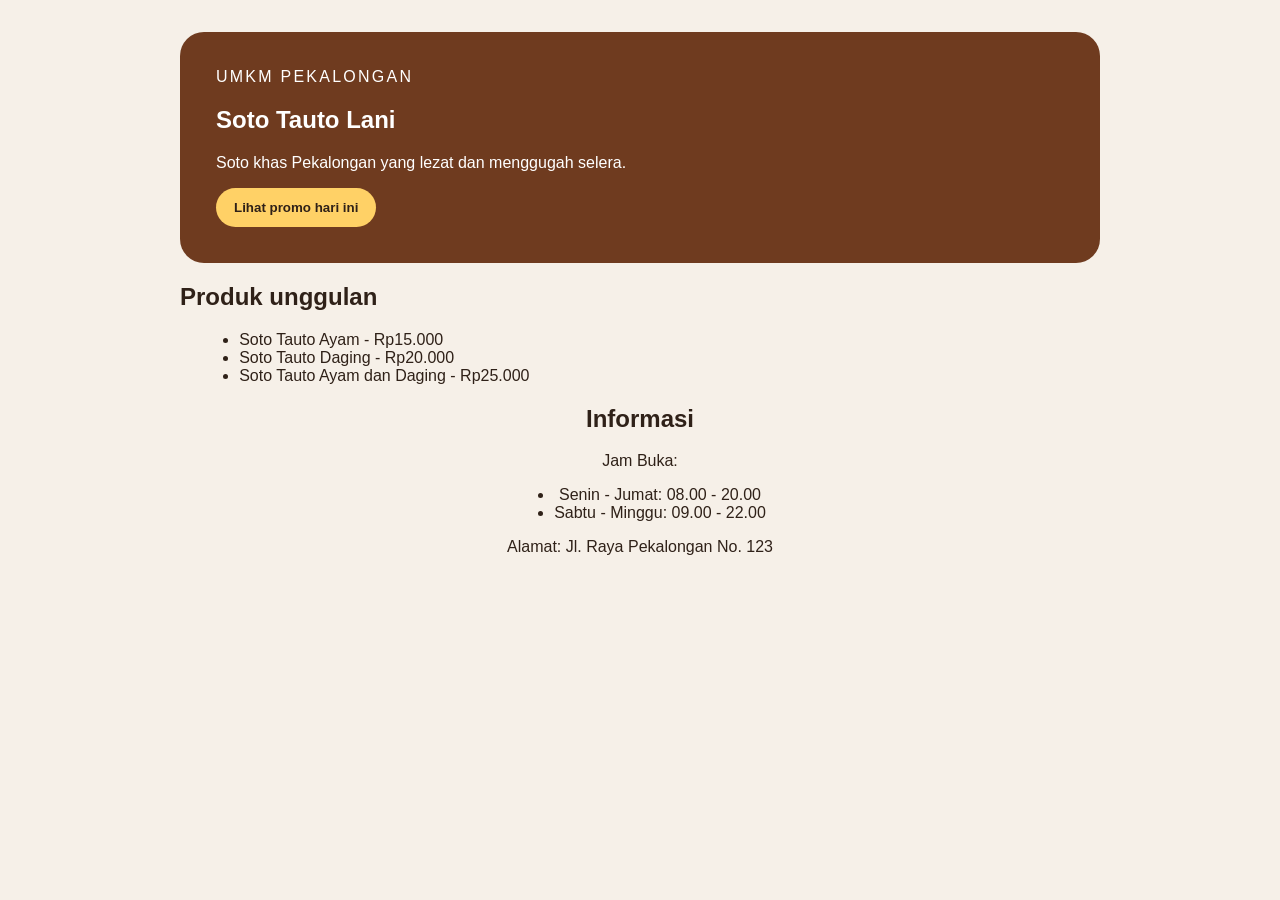
==== index.html @ eb6e713b "feat: tambah informasi jam buka dan lokasi UMKM" ====
<!DOCTYPE html>
<html lang="en">
<head>
    <meta charset="UTF-8">
    <meta name="viewport" content="width=device-width, initial-scale=1.0">
    <title>Soto Tauto Lani - Website UMKM</title>
    <link rel="stylesheet" href="css/style.css">
</head>
<body>
    <main class="page">
        <section class="hero">
            <p class="eyebrow">UMKM Pekalongan</p>
            <h1>Soto Tauto Lani</h1>
            <p>Soto khas Pekalongan yang lezat dan menggugah selera.</p>
            <button id="promoButton" type="button">Lihat promo hari ini</button>
        </section>

        <section aria-labelledby="produk-title">
            <h2 id="produk-title">Produk unggulan</h2>
            <ul class="products">
                <li>Soto Tauto Ayam - Rp15.000</li>
                <li>Soto Tauto Daging - Rp20.000</li>
                <li>Soto Tauto Ayam dan Daging - Rp25.000</li>
            </ul>
        </section>

        <section aria-labelledby="informasi-title" class="informasi">
            <h2 id="informasi-title">Informasi</h2>
            <p>Jam Buka:</p>
            <ul class="time">
                <li>Senin - Jumat: 08.00 - 20.00</li>
                <li>Sabtu - Minggu: 09.00 - 22.00</li>  
            </ul>
            <p>Alamat: Jl. Raya Pekalongan No. 123</p>
        </section>
    </main>
    <script src="js/script.js"></script>
</body>
</html>
---- css/style.css ----
body {
    margin: 0;
    color: #2f2118;
    background: #f6f0e8;
    font-family: Arial, sans-serif;
}

.page {
    max-width: 920px;
    margin: 0 auto;
    padding: 32px 20px;
}

.hero {
    padding: 36px;
    color: white;
    background: #6f3b1f;
    border-radius: 24px;
}

.eyebrow {
    margin: 0 0 8px;
    letter-spacing: 0.14em;
    text-transform: uppercase;
}

.products {
    margin-left: 1.2rem;
}

button {
    padding: 12px 18px;
    color: #2f2118;
    font-weight: 700;
    cursor: pointer;
    background: #ffd166;
    border: 0;
    border-radius: 999px;
}

.informasi {
    text-align: center;
}

.time {
    margin: 0 auto;
    width: fit-content;
}
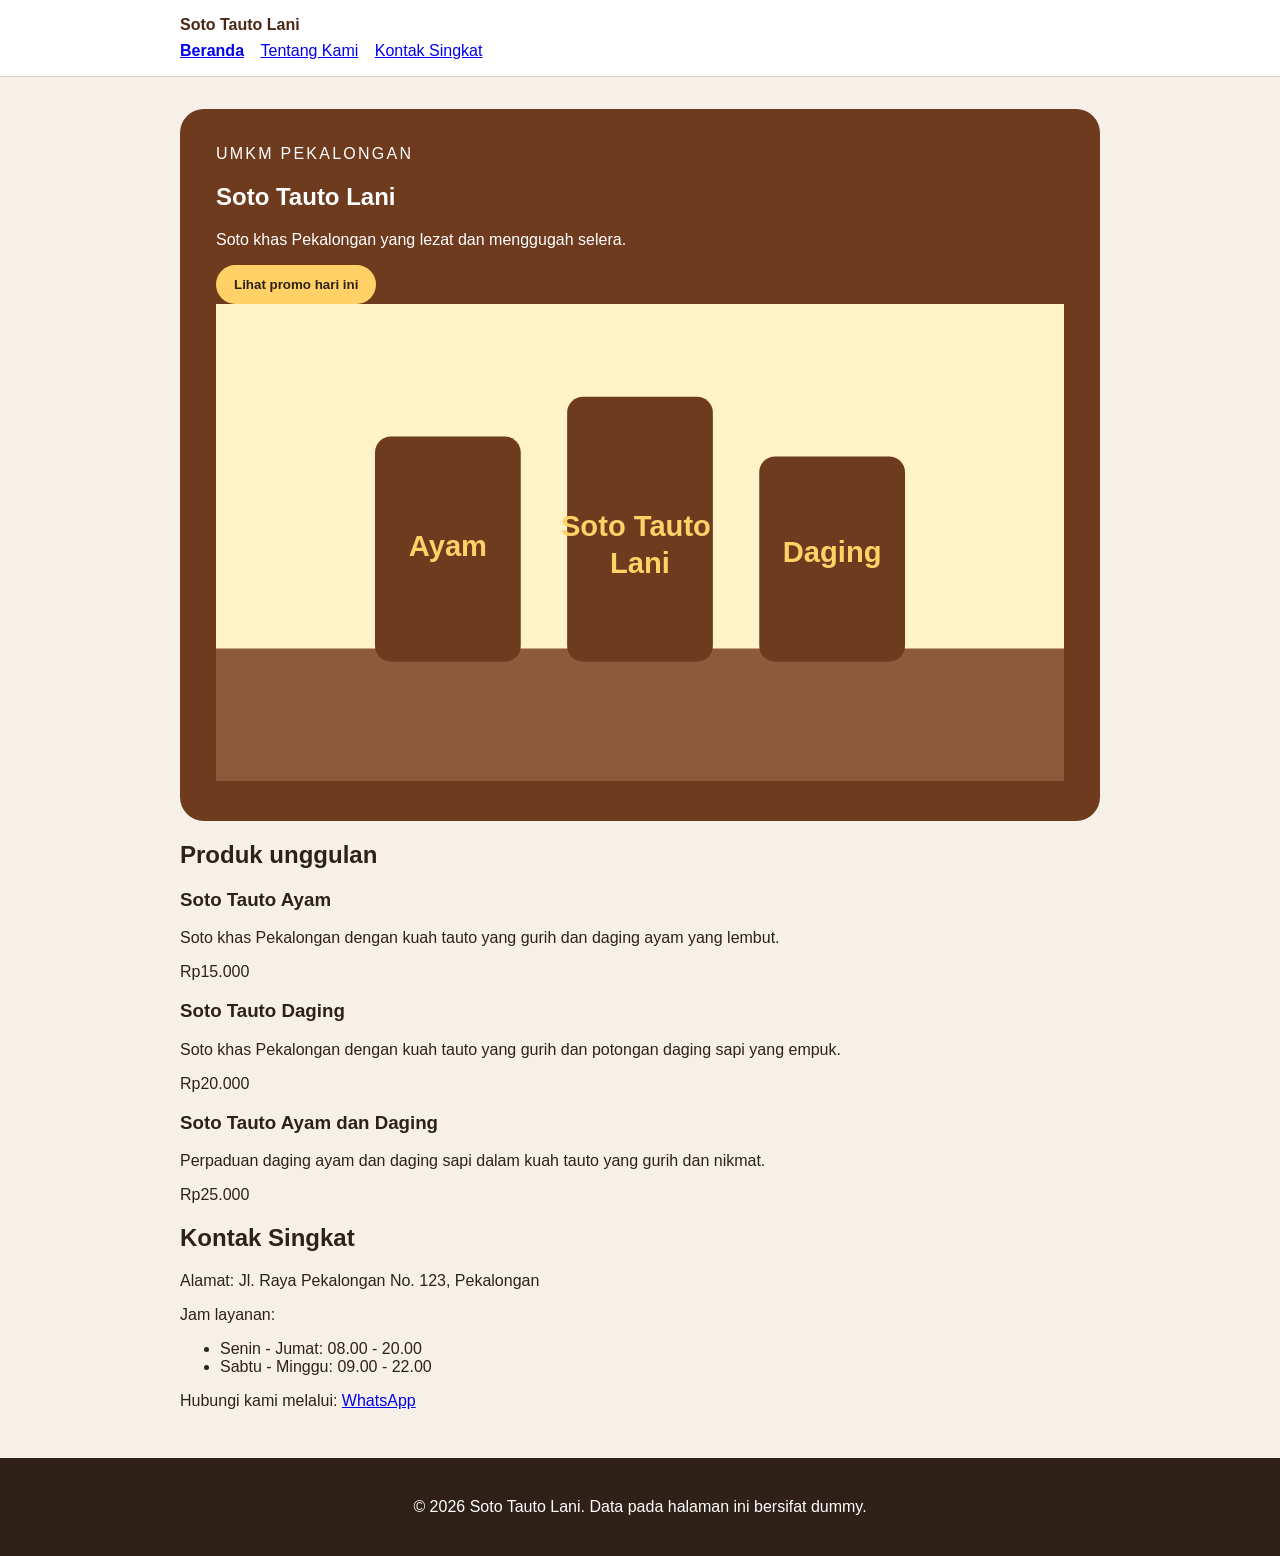
==== commit 786d646e: "feat: tambah semantic html dan navigasi dua halaman" ====
--- a/index.html
+++ b/index.html
@@ -1,5 +1,5 @@
 <!DOCTYPE html>
-<html lang="en">
+<html lang="id">
 <head>
     <meta charset="UTF-8">
     <meta name="viewport" content="width=device-width, initial-scale=1.0">
@@ -7,33 +7,66 @@
     <link rel="stylesheet" href="css/style.css">
 </head>
 <body>
-    <main class="page">
-        <section class="hero">
+
+    <a class="skip-link" href="#konten">Lewati ke konten pertama</a>
+    <header class="site-header">
+        <nav class="nav" aria-label="Navigasi utama">
+            <a class="brand" href="index.html">Soto Tauto Lani</a>
+            <ul>
+                <li><a aria-current="page" href="index.html">Beranda</a></li>
+                <li><a href="tentang.html">Tentang Kami</a></li>
+                <li><a href="#kontak">Kontak Singkat</a></li>
+            </ul>
+        </nav>
+    </header>
+
+    <main id="konten" class="page">
+        <section class="hero" aria-labelledby="hero-title">
             <p class="eyebrow">UMKM Pekalongan</p>
-            <h1>Soto Tauto Lani</h1>
+            <h1 id="hero-title">Soto Tauto Lani</h1>
             <p>Soto khas Pekalongan yang lezat dan menggugah selera.</p>
             <button id="promoButton" type="button">Lihat promo hari ini</button>
+            <img src="assets/images/etalase-soto.svg" alt="Etalase Soto Tauto Lani berisi soto khas Pekalongan" class="hero-image">
         </section>
 
         <section aria-labelledby="produk-title">
             <h2 id="produk-title">Produk unggulan</h2>
-            <ul class="products">
-                <li>Soto Tauto Ayam - Rp15.000</li>
-                <li>Soto Tauto Daging - Rp20.000</li>
-                <li>Soto Tauto Ayam dan Daging - Rp25.000</li>
-            </ul>
+            <div class="product-list">
+                <article class="product-card">
+                    <h3>Soto Tauto Ayam</h3>
+                    <p>Soto khas Pekalongan dengan kuah tauto yang gurih dan daging ayam yang lembut.</p>
+                    <p>Rp15.000</p>
+                </article>
+                <article class="product-card">
+                    <h3>Soto Tauto Daging</h3>
+                    <p>Soto khas Pekalongan dengan kuah tauto yang gurih dan potongan daging sapi yang empuk.</p>
+                    <p>Rp20.000</p>
+                </article>
+                <article class="product-card">
+                    <h3>Soto Tauto Ayam dan Daging</h3>
+                    <p>Perpaduan daging ayam dan daging sapi dalam kuah tauto yang gurih dan nikmat.</p>
+                    <p>Rp25.000</p>
+                </article>
+            </div>
         </section>
 
-        <section aria-labelledby="informasi-title" class="informasi">
-            <h2 id="informasi-title">Informasi</h2>
-            <p>Jam Buka:</p>
-            <ul class="time">
+        <section id="kontak" aria-labelledby="kontak-title" class="kontak">
+            <h2 id="kontak-title">Kontak Singkat</h2>
+            <p>Alamat: Jl. Raya Pekalongan No. 123, Pekalongan</p>
+            <p>Jam layanan:</p>
+            <ul>
                 <li>Senin - Jumat: 08.00 - 20.00</li>
-                <li>Sabtu - Minggu: 09.00 - 22.00</li>  
+                <li>Sabtu - Minggu: 09.00 - 22.00</li>
             </ul>
-            <p>Alamat: Jl. Raya Pekalongan No. 123</p>
+            <p>Hubungi kami melalui: <a href="https://wa.me/lady.fathimah?s=t" target="_blank" rel="noopener noreferrer">WhatsApp</a></p>
         </section>
     </main>
+
+    <footer class="site-footer">
+        <p>&copy; 2026 Soto Tauto Lani. Data pada halaman ini bersifat dummy.</p>
+    </footer>
+
     <script src="js/script.js"></script>
+
 </body>
 </html>
--- a/css/style.css
+++ b/css/style.css
@@ -45,4 +45,65 @@
 .time {
     margin: 0 auto;
     width: fit-content;
+}
+
+/* CSS P02 */
+.skip-link { 
+    position: absolute; 
+    left: -9999px; 
+    padding: 8px 12px; 
+    color: white; 
+    background: #2f2118; 
+}
+
+.skip-link:focus { 
+    top: 8px; 
+    left: 8px; 
+}
+
+.site-header { 
+    padding: 16px 20px; 
+    background: white; 
+    border-bottom: 1px solid #dccbbc; 
+}
+
+.nav { 
+    max-width: 920px; 
+    margin: 0 auto; 
+}
+
+.brand { 
+    display: inline-block; 
+    margin-bottom: 8px; 
+    color: #4b2715; 
+    font-weight: 800; 
+    text-decoration: none; 
+}
+
+.nav ul { 
+    padding: 0; 
+    margin: 0; 
+    list-style: none; 
+}
+
+.nav li { 
+    display: inline-block; 
+    margin-right: 12px; 
+}
+
+.nav a[aria-current="page"] { 
+    font-weight: 800; 
+}
+
+a:focus-visible,
+button:focus-visible { 
+    outline: 3px solid #2563eb; 
+    outline-offset: 3px; 
+}
+
+.site-footer { 
+    padding: 24px 20px; 
+    color: white; 
+    text-align: center; 
+    background: #2f2118; 
 }
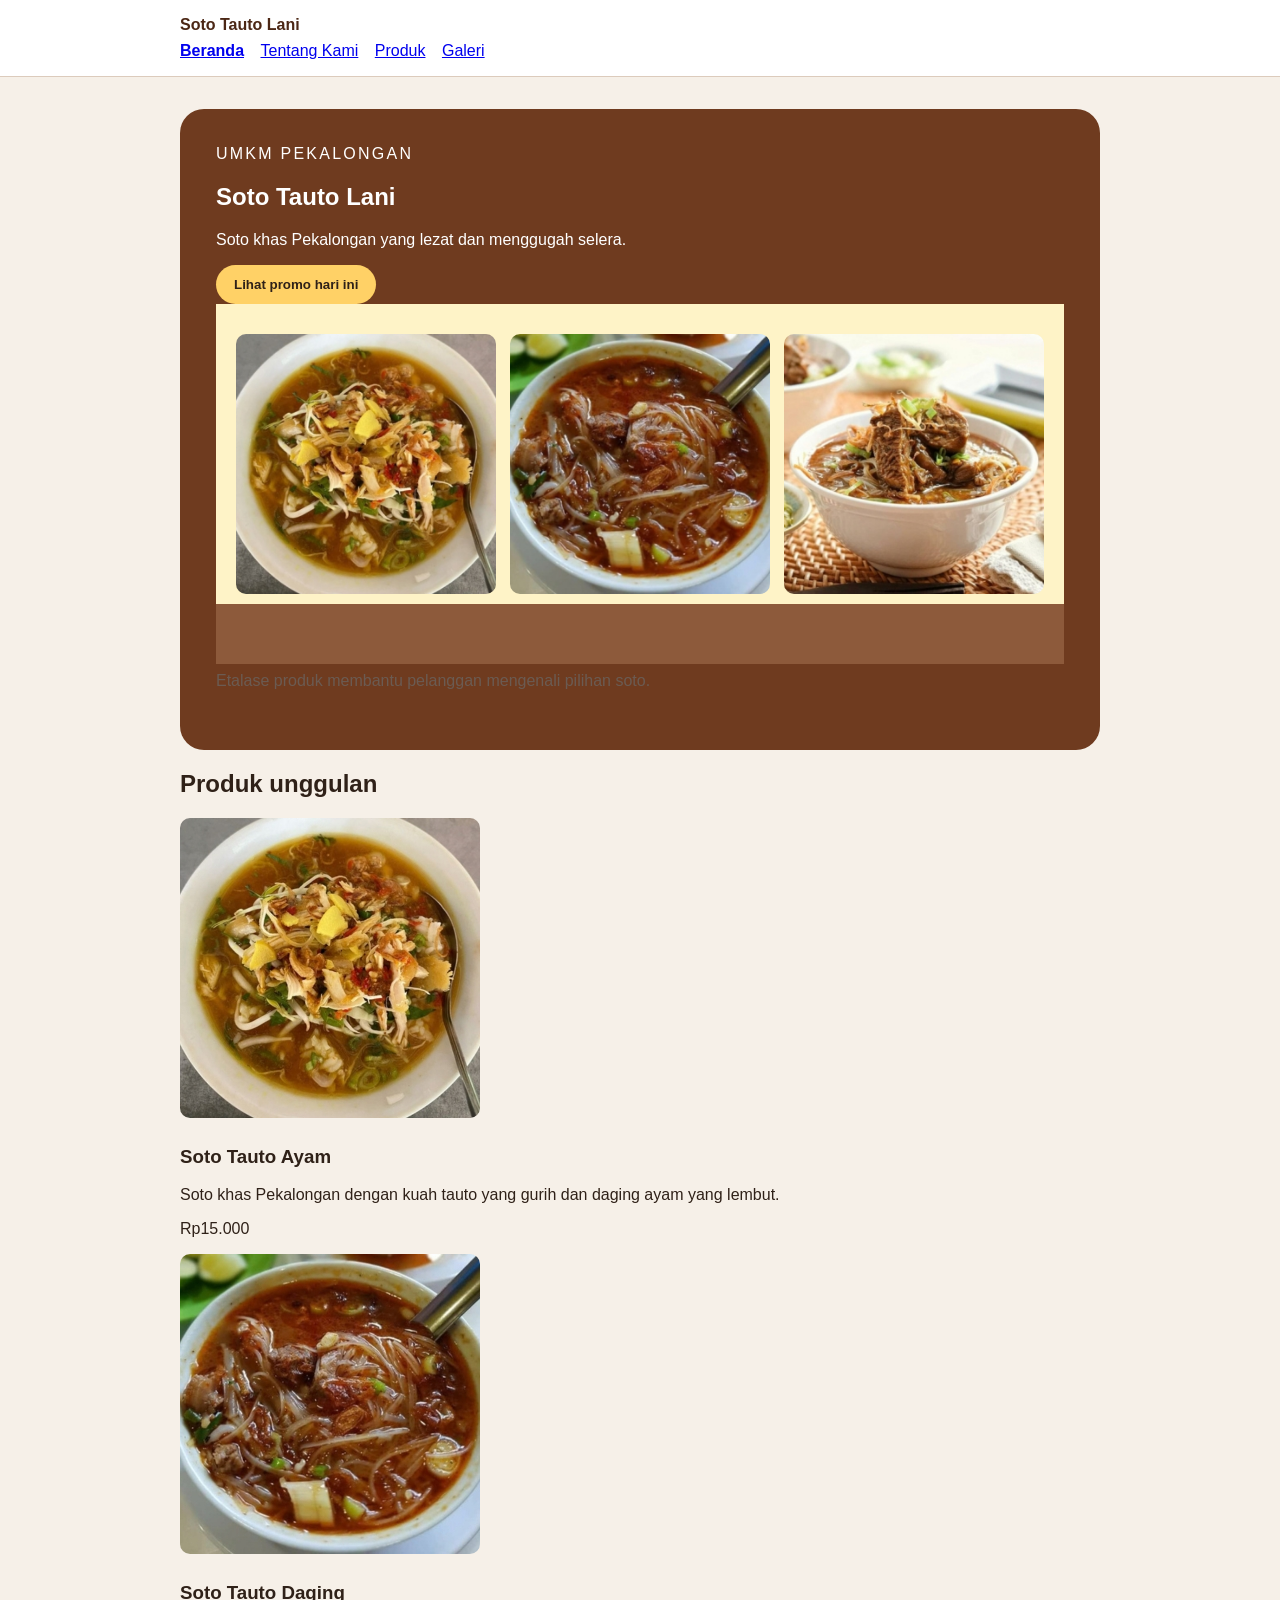
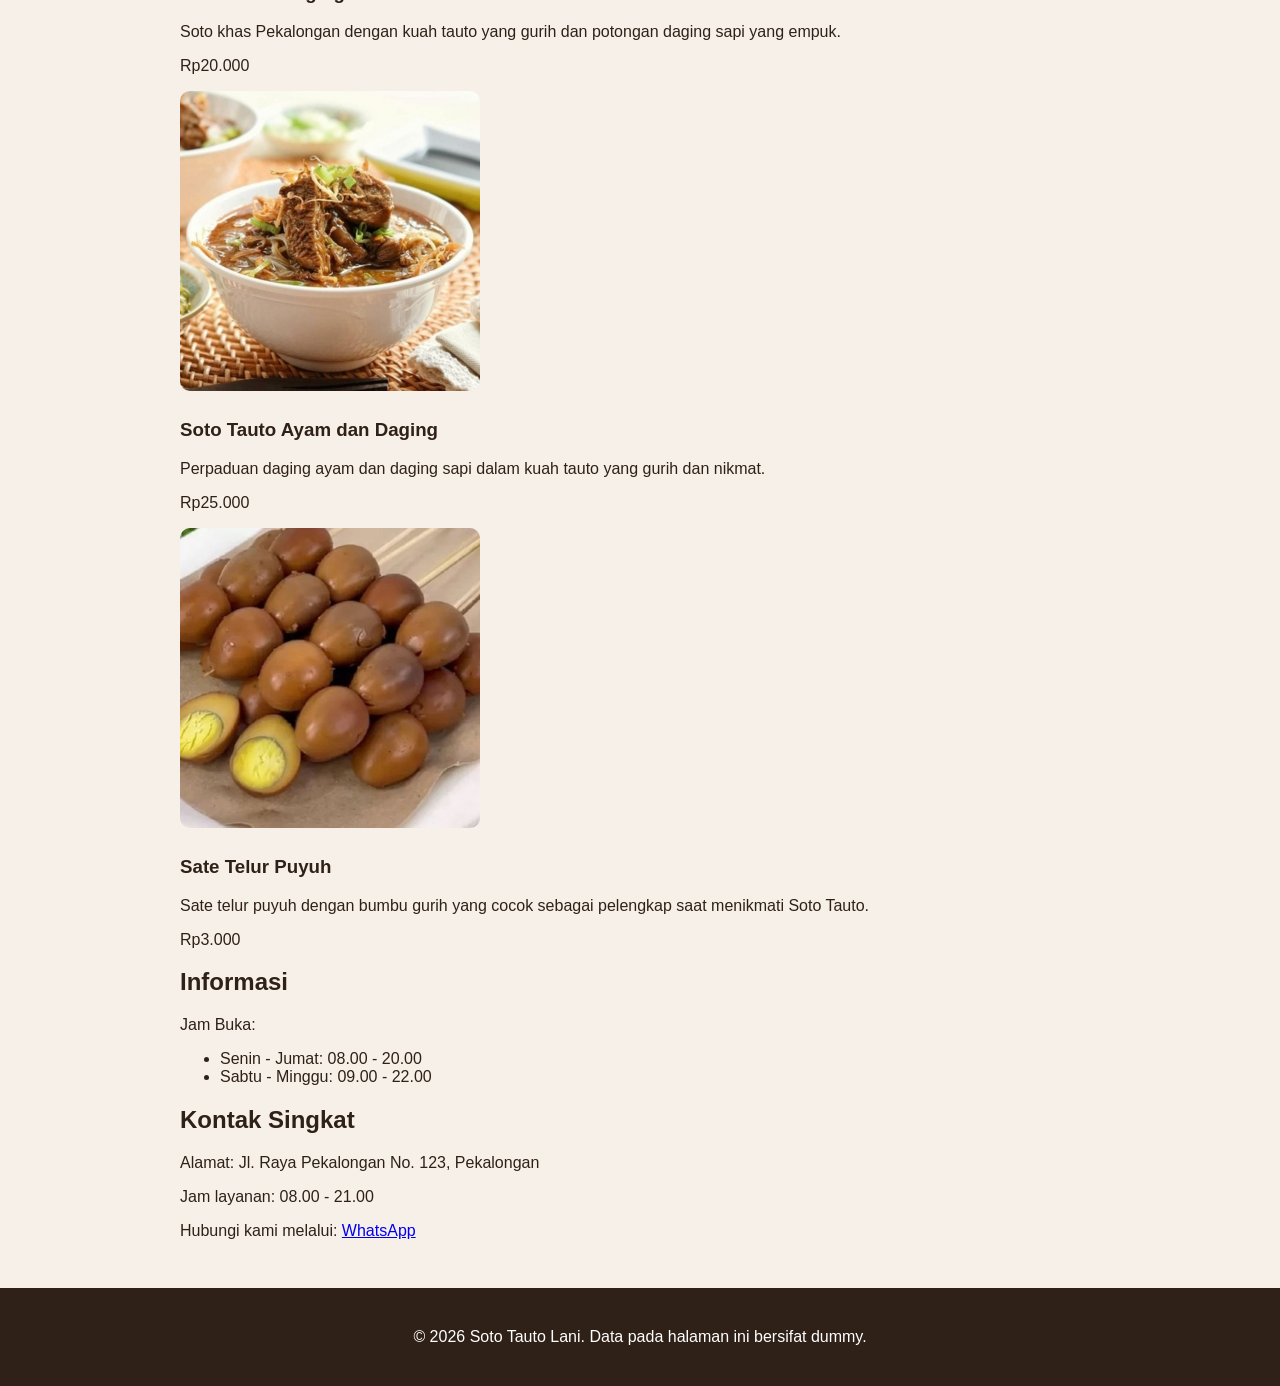
==== commit adb3feb8: "feat: tambah media dan tabel katalog" ====
--- a/index.html
+++ b/index.html
@@ -15,7 +15,8 @@
             <ul>
                 <li><a aria-current="page" href="index.html">Beranda</a></li>
                 <li><a href="tentang.html">Tentang Kami</a></li>
-                <li><a href="#kontak">Kontak Singkat</a></li>
+                <li><a href="produk.html">Produk</a></li>
+                <li><a href="galeri.html">Galeri</a></li>
             </ul>
         </nav>
     </header>
@@ -26,38 +27,71 @@
             <h1 id="hero-title">Soto Tauto Lani</h1>
             <p>Soto khas Pekalongan yang lezat dan menggugah selera.</p>
             <button id="promoButton" type="button">Lihat promo hari ini</button>
-            <img src="assets/images/etalase-soto.svg" alt="Etalase Soto Tauto Lani berisi soto khas Pekalongan" class="hero-image">
+            <div class="gallery-list">
+                <figure class="media-card">
+                    <div class="etalase-hero">
+                        <img src="assets/images/produk-1-ayam.jpg" alt="Etalase Soto Tauto Ayam">
+                        <img src="assets/images/produk-2-daging.jpg" alt="Etalase Soto Tauto Daging">
+                        <img src="assets/images/produk-3-mix.jpg" alt="Etalase Soto Tauto Ayam dan Daging">
+                    </div>
+                    <figcaption>Etalase produk membantu pelanggan mengenali pilihan soto.</figcaption>
+                </figure>
+            </div>
+
+            <!-- <img src="assets/images/etalase-soto.svg" alt="Etalase Soto Tauto Lani berisi soto khas Pekalongan" class="hero-image"> -->
         </section>
 
         <section aria-labelledby="produk-title">
             <h2 id="produk-title">Produk unggulan</h2>
             <div class="product-list">
                 <article class="product-card">
+                    <figure class="unggulan-card">
+                        <img class="produk-unggulan" src="assets/images/produk-1-ayam.jpg" alt="Soto Tauto Ayam khas Pekalongan">
+                    </figure>
                     <h3>Soto Tauto Ayam</h3>
                     <p>Soto khas Pekalongan dengan kuah tauto yang gurih dan daging ayam yang lembut.</p>
                     <p>Rp15.000</p>
                 </article>
                 <article class="product-card">
+                    <figure class="unggulan-card">
+                        <img class="produk-unggulan" src="assets/images/produk-2-daging.jpg" alt="Soto Tauto Daging khas Pekalongan">
+                    </figure>   
                     <h3>Soto Tauto Daging</h3>
                     <p>Soto khas Pekalongan dengan kuah tauto yang gurih dan potongan daging sapi yang empuk.</p>
                     <p>Rp20.000</p>
                 </article>
                 <article class="product-card">
+                    <figure class="unggulan-card">
+                        <img class="produk-unggulan" src="assets/images/produk-3-mix.jpg" alt="Soto Tauto Ayam dan Daging khas Pekalongan">
+                    </figure>
                     <h3>Soto Tauto Ayam dan Daging</h3>
                     <p>Perpaduan daging ayam dan daging sapi dalam kuah tauto yang gurih dan nikmat.</p>
                     <p>Rp25.000</p>
                 </article>
+                <article class="product-card">
+                    <figure class="unggulan-card">
+                        <img class="produk-unggulan" src="assets/images/produk-5-telur.jpg" alt="Sate Telur Puyuh">
+                    </figure>
+                    <h3>Sate Telur Puyuh</h3>
+                    <p>Sate telur puyuh dengan bumbu gurih yang cocok sebagai pelengkap saat menikmati Soto Tauto.</p>
+                    <p>Rp3.000</p>
+                </article>
             </div>
+        </section>
+
+        <section aria-labelledby="infromasi-title">
+            <h2 id="infromasi-title">Informasi</h2>
+            <p>Jam Buka:</p>
+            <ul>
+                <li>Senin - Jumat: 08.00 - 20.00</li>
+                <li>Sabtu - Minggu: 09.00 - 22.00</li>
+            </ul>
         </section>
 
         <section id="kontak" aria-labelledby="kontak-title" class="kontak">
             <h2 id="kontak-title">Kontak Singkat</h2>
             <p>Alamat: Jl. Raya Pekalongan No. 123, Pekalongan</p>
-            <p>Jam layanan:</p>
-            <ul>
-                <li>Senin - Jumat: 08.00 - 20.00</li>
-                <li>Sabtu - Minggu: 09.00 - 22.00</li>
-            </ul>
+            <p>Jam layanan: 08.00 - 21.00</p>
             <p>Hubungi kami melalui: <a href="https://wa.me/lady.fathimah?s=t" target="_blank" rel="noopener noreferrer">WhatsApp</a></p>
         </section>
     </main>
--- a/css/style.css
+++ b/css/style.css
@@ -106,4 +106,67 @@
     color: white; 
     text-align: center; 
     background: #2f2118; 
+}
+
+/* CSS P03 */
+img { 
+    max-width: 100%; 
+    height: auto; 
+}
+
+figure { 
+    margin: 0 0 24px; 
+}
+
+figcaption { 
+    margin-top: 8px; 
+    color: #6b5b52; 
+}
+
+table { width: 100%; 
+    border-collapse: collapse; 
+}
+
+caption { 
+    margin-bottom: 8px; 
+    font-weight: 700; 
+    text-align: left; 
+}
+
+th,
+td { 
+    padding: 10px; 
+    text-align: left; 
+    border: 1px solid #dccbbc; 
+}
+
+.etalase-hero {
+    width: 100%;
+    min-height: 360px;
+    text-align: center;
+    padding-top: 30px;
+    padding-bottom: 20px;
+    box-sizing: border-box;
+    background: #8d5a3b;
+    background: linear-gradient(
+        to bottom,
+        #fef3c7 0,
+        #fef3c7 300px,
+        #8d5a3b 300px,
+        #8d5a3b 360px
+    );
+}
+
+.etalase-hero img {
+    width: 260px;
+    height: 260px;
+    max-width: 90%;
+    margin: 0 5px 10px;
+    display: inline-block;
+    vertical-align: middle;
+    border-radius: 10px;
+}
+
+.produk-unggulan {
+    border-radius: 10px;
 }
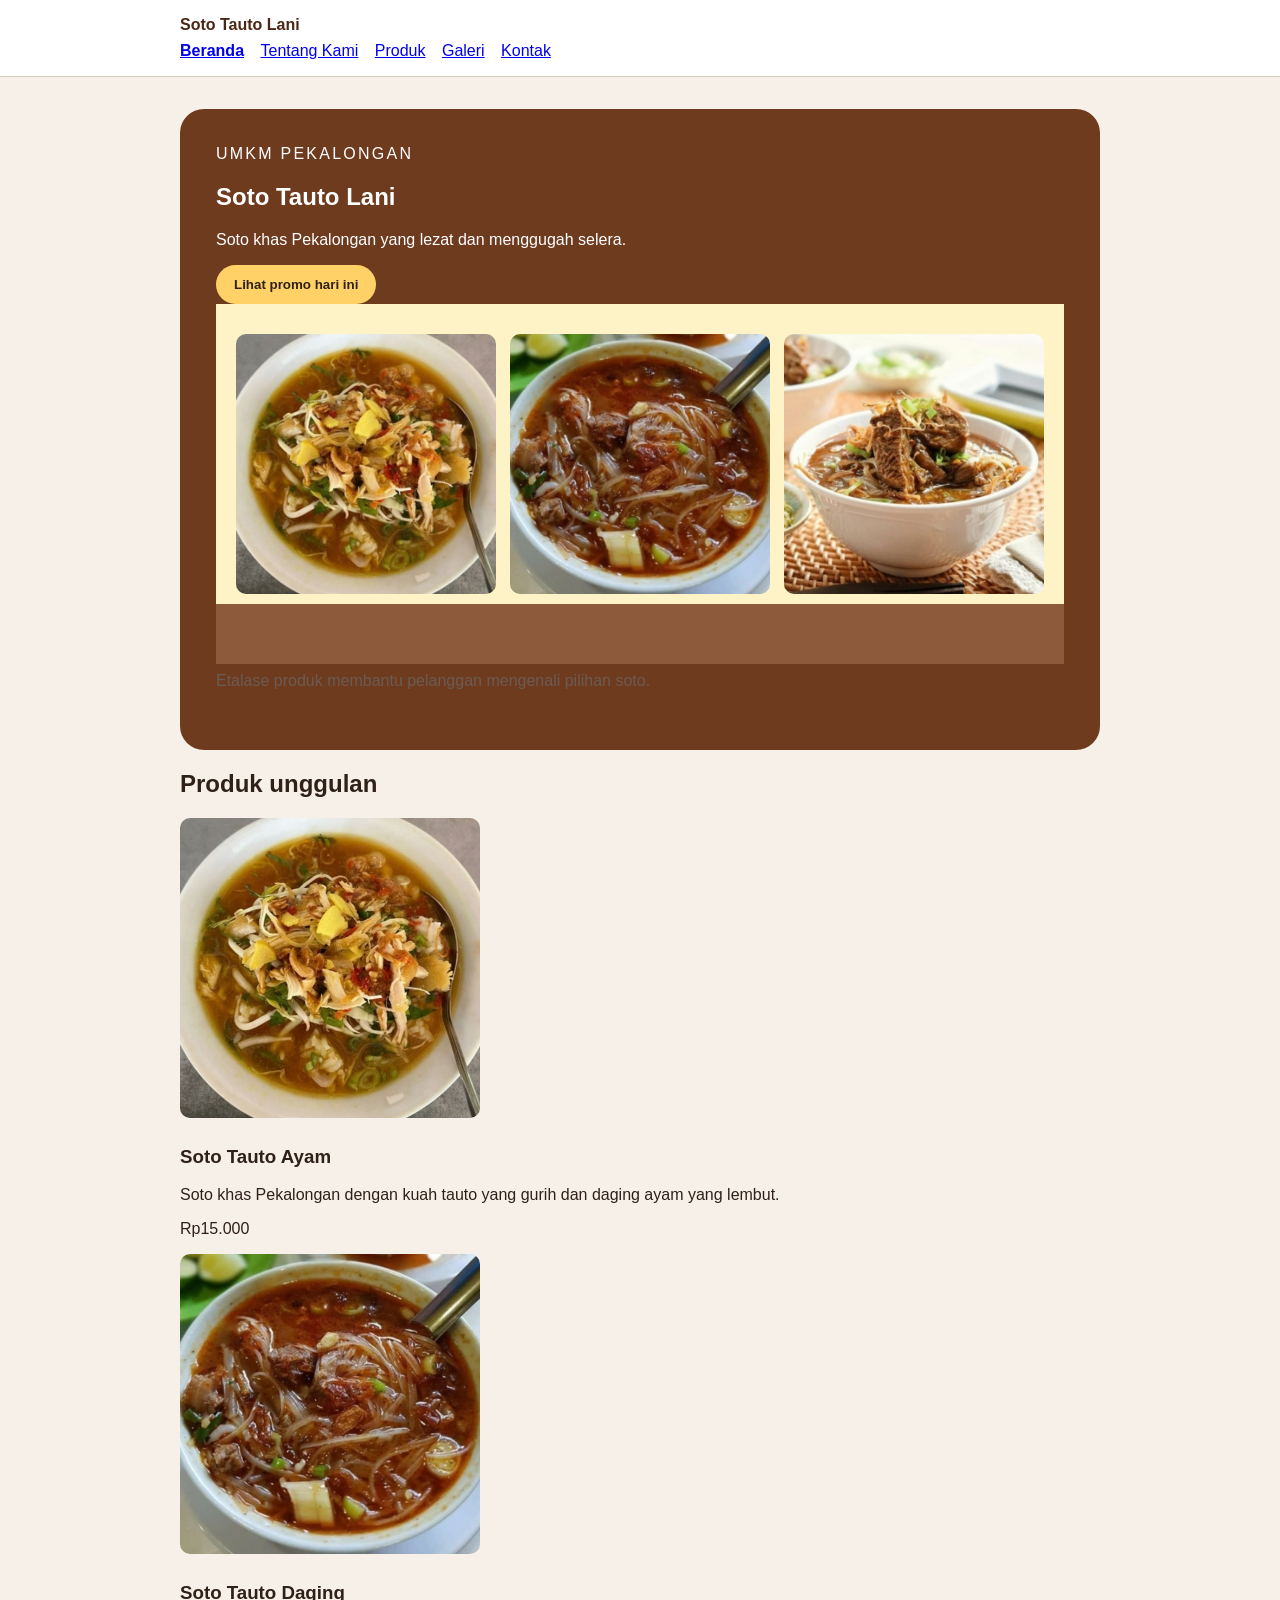
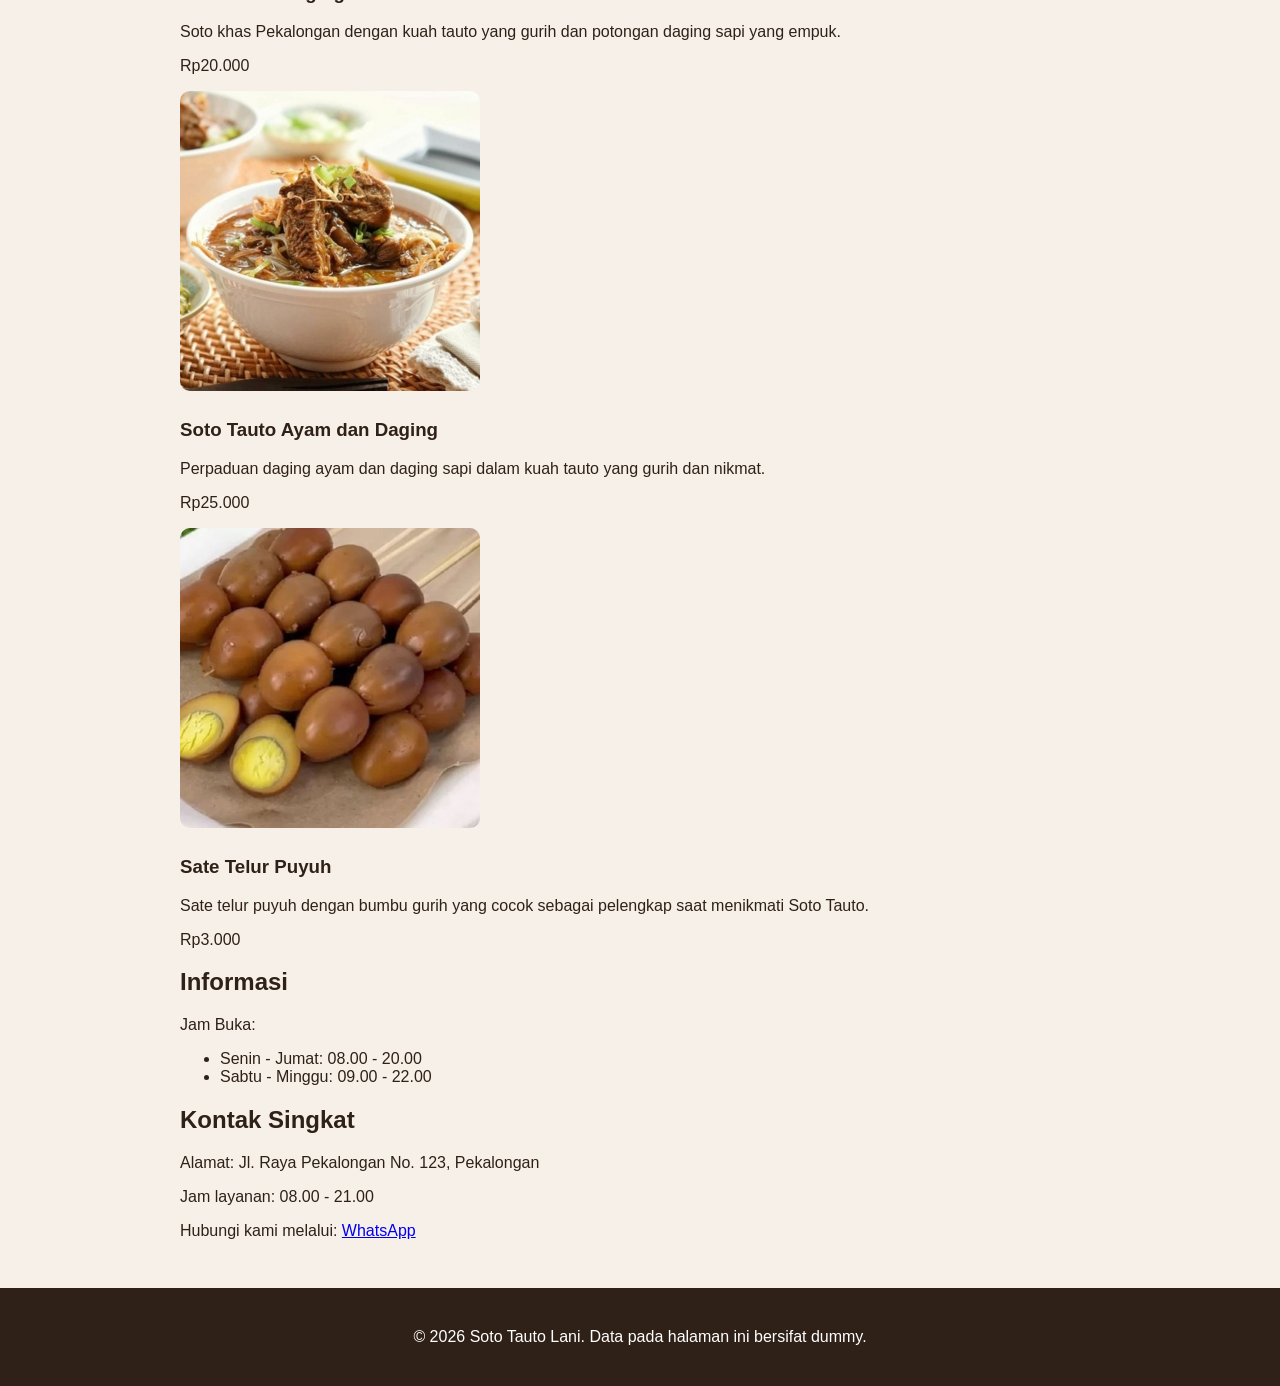
==== commit 41ff4938: "feat: tambah form kontak aksesibel dan preview" ====
--- a/index.html
+++ b/index.html
@@ -17,6 +17,7 @@
                 <li><a href="tentang.html">Tentang Kami</a></li>
                 <li><a href="produk.html">Produk</a></li>
                 <li><a href="galeri.html">Galeri</a></li>
+                <li><a href="kontak.html">Kontak</a></li>
             </ul>
         </nav>
     </header>
--- a/css/style.css
+++ b/css/style.css
@@ -169,4 +169,25 @@
 
 .produk-unggulan {
     border-radius: 10px;
+}
+
+/* CSS P04 */
+.field { 
+    margin-bottom: 16px; 
+}
+
+.field label { 
+    display: block; 
+    margin-bottom: 6px; 
+}
+
+fieldset { 
+    margin: 0 0 16px; 
+}
+
+#preview-form { 
+    padding: 16px; 
+    white-space: pre-wrap; 
+    background: white; 
+    border: 1px solid #dccbbc; 
 }
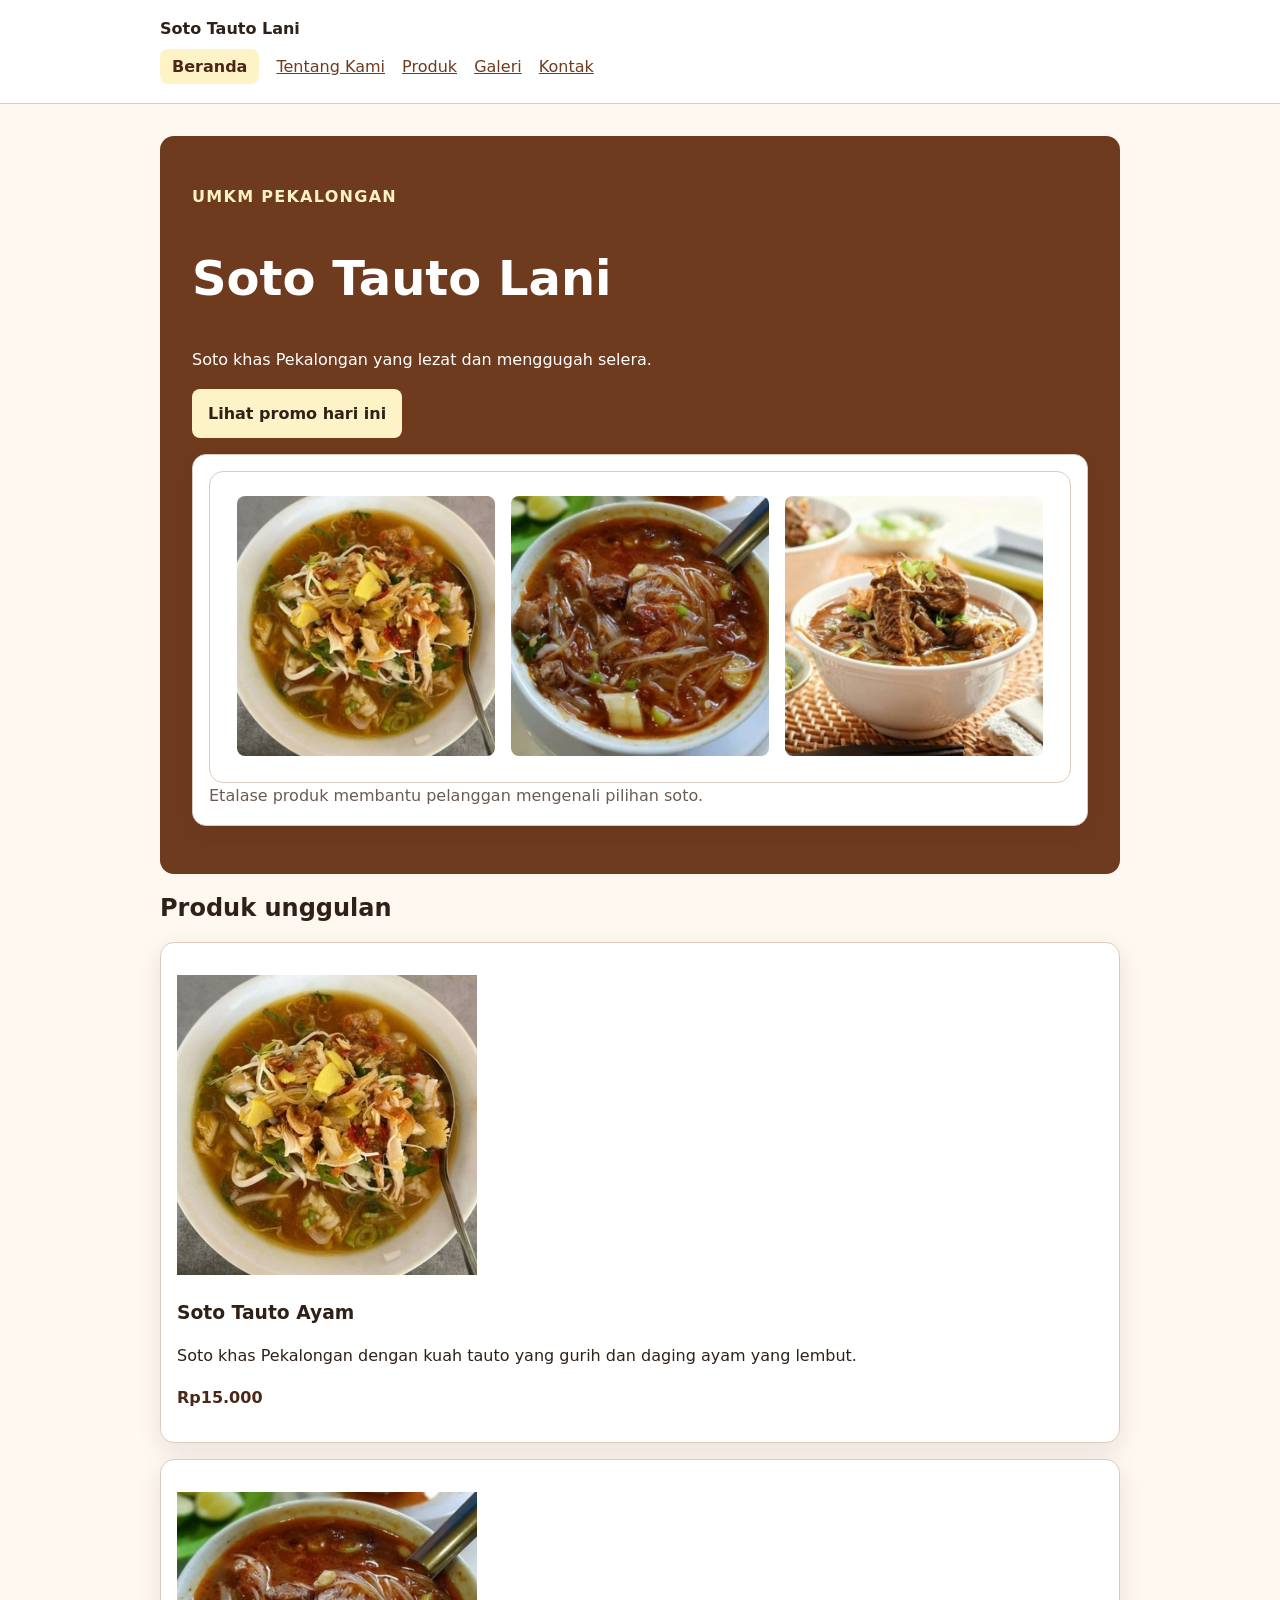
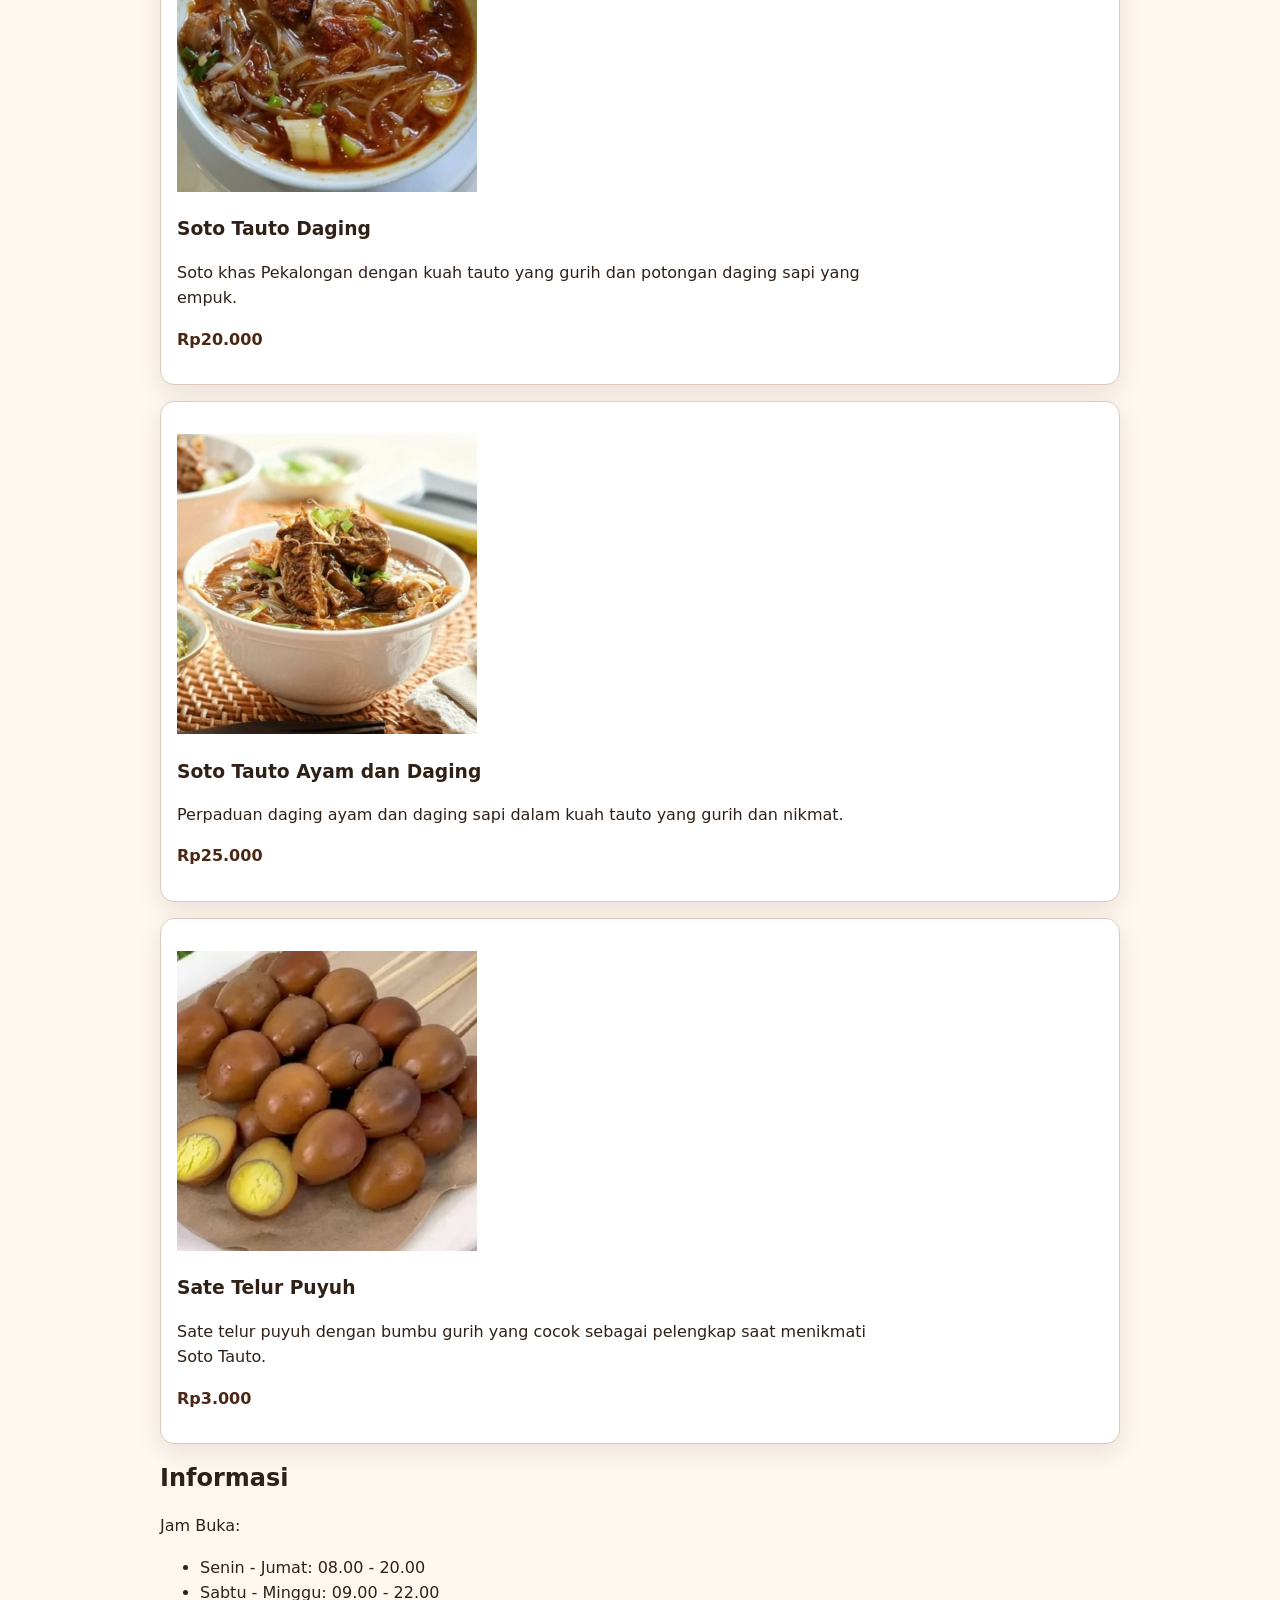
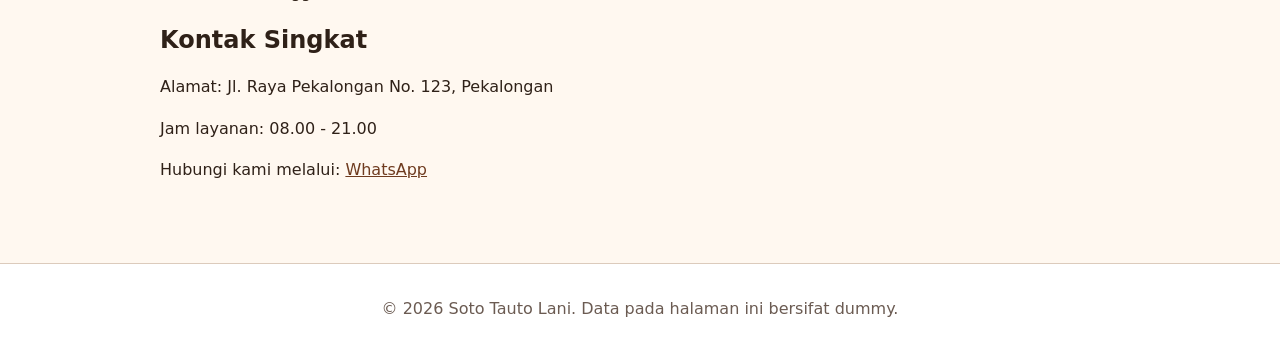
==== commit 04120cd3: "feat: bangun fondasi css dan design token" ====
--- a/index.html
+++ b/index.html
@@ -51,7 +51,7 @@
                     </figure>
                     <h3>Soto Tauto Ayam</h3>
                     <p>Soto khas Pekalongan dengan kuah tauto yang gurih dan daging ayam yang lembut.</p>
-                    <p>Rp15.000</p>
+                    <p class="price">Rp15.000</p>
                 </article>
                 <article class="product-card">
                     <figure class="unggulan-card">
@@ -59,7 +59,7 @@
                     </figure>   
                     <h3>Soto Tauto Daging</h3>
                     <p>Soto khas Pekalongan dengan kuah tauto yang gurih dan potongan daging sapi yang empuk.</p>
-                    <p>Rp20.000</p>
+                    <p class="price">Rp20.000</p>
                 </article>
                 <article class="product-card">
                     <figure class="unggulan-card">
@@ -67,7 +67,7 @@
                     </figure>
                     <h3>Soto Tauto Ayam dan Daging</h3>
                     <p>Perpaduan daging ayam dan daging sapi dalam kuah tauto yang gurih dan nikmat.</p>
-                    <p>Rp25.000</p>
+                    <p class="price">Rp25.000</p>
                 </article>
                 <article class="product-card">
                     <figure class="unggulan-card">
@@ -75,7 +75,7 @@
                     </figure>
                     <h3>Sate Telur Puyuh</h3>
                     <p>Sate telur puyuh dengan bumbu gurih yang cocok sebagai pelengkap saat menikmati Soto Tauto.</p>
-                    <p>Rp3.000</p>
+                    <p class="price">Rp3.000</p>
                 </article>
             </div>
         </section>
--- a/css/style.css
+++ b/css/style.css
@@ -1,11 +1,246 @@
+/* Before P05 
 body {
     margin: 0;
     color: #2f2118;
     background: #f6f0e8;
     font-family: Arial, sans-serif;
-}
-
-.page {
+} */
+
+/* P05 css terbaru */
+:root {
+    --color-primary: #6f3b1f;  
+    --color-primary-strong: #4b2715;
+    --color-text: #2f2118;
+    --color-muted: #6b5b52;
+    --color-surface: #ffffff;
+    --color-surface-soft: #fff8f0;
+    --color-border: #dccbbc;
+    --color-focus: #1d4ed8;
+    --color-accent: #8d5a3b;
+    --color-accent-soft: #fef3c7;
+    --space-1: 0.5rem;
+    --space-2: 0.75rem;
+    --space-3: 1rem;
+    --space-4: 1.5rem;
+    --space-5: 2rem;
+    --radius-sm: 0.5rem;
+    --radius-md: 0.875rem;
+    --shadow-card: 0 0.5rem 1.5rem rgb(47 33 24 / 0.1);
+
+  /* tugas mandiri P05 */
+    --color-success: #15803d;
+    --color-danger: #b91c1c;
+    --color-highlight: #d97706;
+    --space-6: 2.5rem;
+    --radius-lg: 1.25rem;
+}
+
+*,
+*::before,
+*::after {
+    box-sizing: border-box;
+}
+
+html { color-scheme: light; }
+
+body {
+    margin: 0;
+    color: var(--color-text);
+    background: var(--color-surface-soft);
+    font-family: system-ui, -apple-system, BlinkMacSystemFont, "Segoe UI", sans-serif;
+    font-size: 1rem;
+    line-height: 1.6;
+}
+/*  */
+
+/* Tambahkan media, link, focus, dan skip link */
+img { max-width: 100%; height: auto; }
+a { color: var(--color-primary); }
+a:hover { color: var(--color-primary-strong); }
+:focus-visible { outline: 3px solid var(--color-focus); outline-offset: 3px; }
+
+.skip-link {
+    position: absolute;
+    top: -5rem;
+    left: var(--space-3);
+    padding: var(--space-2) var(--space-3);
+    color: var(--color-surface);
+    background: var(--color-text);
+}
+.skip-link:focus { top: var(--space-3); }
+
+/* Style shell halaman dan navigasi */
+.site-header,
+.site-footer {
+  padding: var(--space-3) var(--space-4);
+  background: var(--color-surface);
+  border-bottom: 1px solid var(--color-border);
+}
+.site-footer {
+  margin-top: var(--space-5);
+  color: var(--color-muted);
+  text-align: center;
+  border-top: 1px solid var(--color-border);
+  border-bottom: 0;
+}
+.site-footer p {
+  margin-inline: auto;
+}
+.nav,
+.page { width: min(100% - 2rem, 60rem); margin-inline: auto; }
+.brand {
+    display: inline-block;
+    margin-bottom: var(--space-2);
+    color: var(--color-text);
+    font-weight: 800;
+    text-decoration: none;
+}
+.nav ul { padding: 0; margin: 0; list-style: none; }
+.nav li { display: inline-block; margin: 0 var(--space-2) var(--space-1) 0; }
+.nav a[aria-current="page"] {
+    padding: var(--space-1) var(--space-2);
+    color: var(--color-primary-strong);
+    font-weight: 700;
+    text-decoration: none;
+    background: #fef3c7;
+    border-radius: var(--radius-sm);
+}
+.page { padding-block: var(--space-5); }
+
+/* Style hero, tipografi, dan tombol */
+.hero {
+    padding: var(--space-5);
+    color: var(--color-surface);
+    background: var(--color-primary);
+    border-radius: var(--radius-md);
+}
+h1,
+h2,
+h3 { line-height: 1.2; text-wrap: balance; }
+h1 { font-size: clamp(2rem, 6vw, 3rem); }
+p,
+li { max-width: 68ch; }
+.eyebrow { color: var(--color-primary); font-weight: 800; letter-spacing: 0.08em; text-transform: uppercase; }
+.hero .eyebrow { color: #fef3c7; }
+.price { color: var(--color-primary-strong); font-weight: 800; }
+
+.button,
+button {
+    display: inline-block;
+    padding: var(--space-2) var(--space-3);
+    color: var(--color-surface);
+    font: inherit;
+    font-weight: 700;
+    text-decoration: none;
+    cursor: pointer;
+    background: var(--color-primary);
+    border: 0;
+    border-radius: var(--radius-sm);
+}
+.button:hover,
+button:hover { color: var(--color-surface); background: var(--color-primary-strong); }
+.hero button { color: var(--color-text); background: #fef3c7; }
+.hero button:hover { color: var(--color-text); background: #fde68a; }
+
+/* Style card, media, dan tabel */
+.product-card,
+.media-card,
+table,
+form {
+    margin-block: var(--space-3);
+    padding: var(--space-3);
+    background: var(--color-surface);
+    border: 1px solid var(--color-border);
+    border-radius: var(--radius-md);
+    box-shadow: var(--shadow-card);
+}
+figure { margin-inline: 0; }
+figcaption,
+caption { color: var(--color-muted); }
+table { width: 100%; border-collapse: collapse; border-radius: 0; }
+caption { margin-bottom: var(--space-2); font-weight: 700; text-align: left; }
+th,
+td { padding: var(--space-2); text-align: left; border: 1px solid var(--color-border); }
+th { background: var(--color-surface-soft); }
+
+/* Style form dan preview */
+.field { margin-bottom: var(--space-3); }
+.field label,
+legend { display: block; margin-bottom: var(--space-1); font-weight: 700; }
+.field input,
+.field select,
+.field textarea {
+    width: 100%;
+    padding: var(--space-2);
+    color: inherit;
+    font: inherit;
+    background: var(--color-surface);
+    border: 1px solid var(--color-border);
+    border-radius: var(--radius-sm);
+}
+input[type="radio"],
+input[type="checkbox"] { width: auto; }
+fieldset {
+    margin: 0 0 var(--space-3);
+    padding: var(--space-3);
+    border: 1px solid var(--color-border);
+    border-radius: var(--radius-sm);
+}
+audio { max-width: 100%; }
+#preview-form {
+    padding: var(--space-3);
+    white-space: pre-wrap;
+    background: var(--color-surface);
+    border: 1px solid var(--color-border);
+    border-radius: var(--radius-sm);
+}
+
+/*  */
+
+.etalase-hero {
+  width: 100%;
+  min-height: 310px;
+  text-align: center;
+  padding-top: var(--space-4);
+  padding-bottom: var(--space-3);
+  box-sizing: border-box;
+  font-size: 0;
+  background: var(--color-surface);
+  border: 1px solid var(--color-border);
+  border-radius: var(--radius-md);
+}
+.etalase-hero img {
+  width: 260px;
+  height: 260px;
+  max-width: 30%;
+  margin: 0 8px 10px;
+  display: inline-block;
+  vertical-align: top;
+  border-radius: var(--radius-sm);
+}
+
+/* Tugas Mandiri P05 */
+.field input:valid,
+.field textarea:valid {
+  border-color: var(--color-success);
+  border-width: 2px;
+}
+
+.field input:invalid:not(:placeholder-shown),
+.field textarea:invalid:not(:placeholder-shown) {
+  border-color: var(--color-danger);
+  border-width: 2px;
+  border-style: dashed;
+}
+
+caption {
+  border-bottom: 2px solid var(--color-highlight);
+  padding-bottom: var(--space-1);
+}
+
+/* bagian ini dihapus */
+
+/* .page {
     max-width: 920px;
     margin: 0 auto;
     padding: 32px 20px;
@@ -45,10 +280,10 @@
 .time {
     margin: 0 auto;
     width: fit-content;
-}
+} */
 
 /* CSS P02 */
-.skip-link { 
+/* .skip-link { 
     position: absolute; 
     left: -9999px; 
     padding: 8px 12px; 
@@ -106,10 +341,10 @@
     color: white; 
     text-align: center; 
     background: #2f2118; 
-}
+} */
 
 /* CSS P03 */
-img { 
+/* img { 
     max-width: 100%; 
     height: auto; 
 }
@@ -169,10 +404,10 @@
 
 .produk-unggulan {
     border-radius: 10px;
-}
+} */
 
 /* CSS P04 */
-.field { 
+/* .field { 
     margin-bottom: 16px; 
 }
 
@@ -190,4 +425,4 @@
     white-space: pre-wrap; 
     background: white; 
     border: 1px solid #dccbbc; 
-}+} */
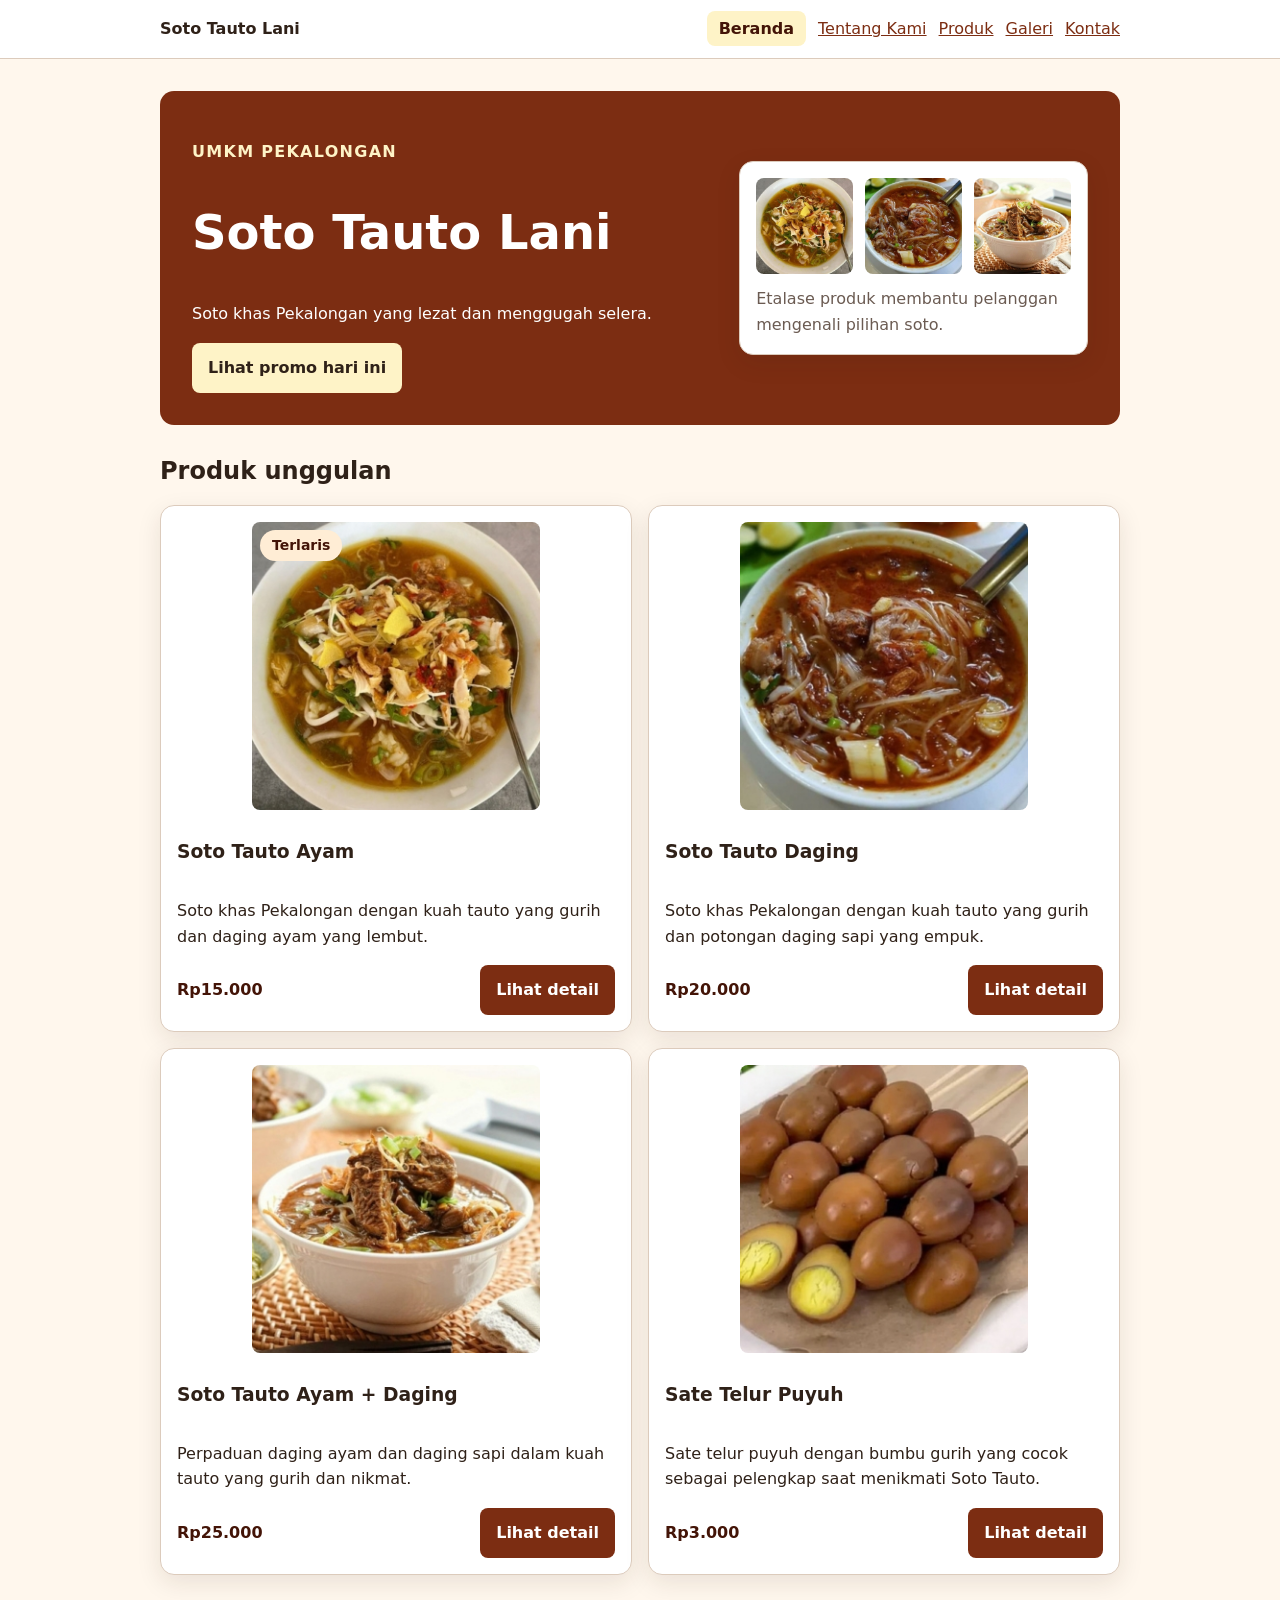
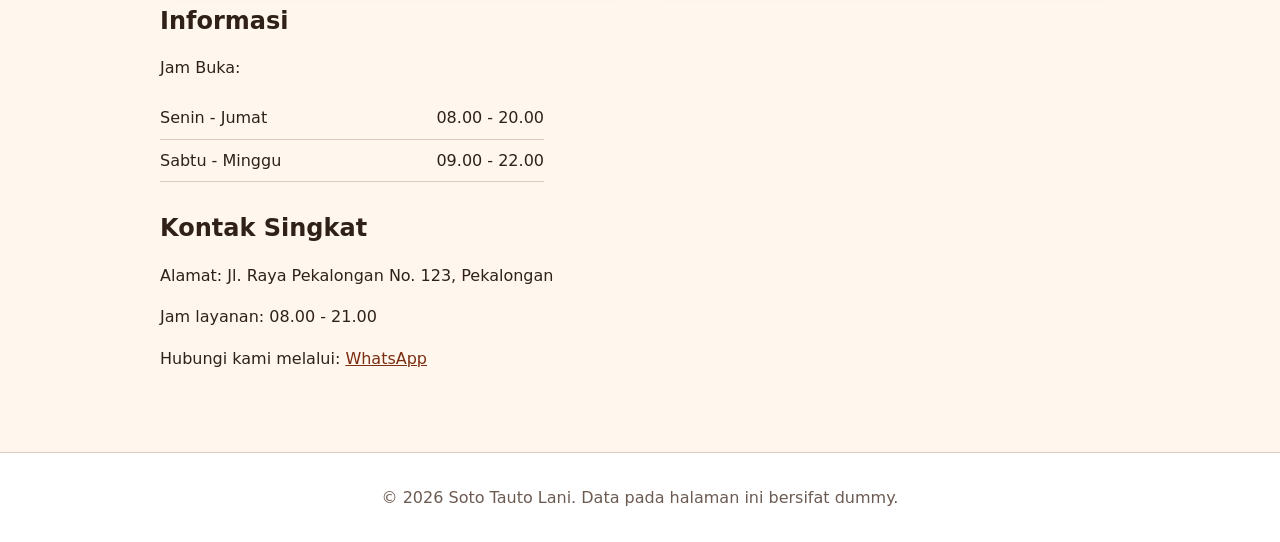
==== commit b1225e01: "feat: bangun layout flexbox dan grid" ====
--- a/index.html
+++ b/index.html
@@ -24,11 +24,13 @@
 
     <main id="konten" class="page">
         <section class="hero" aria-labelledby="hero-title">
-            <p class="eyebrow">UMKM Pekalongan</p>
-            <h1 id="hero-title">Soto Tauto Lani</h1>
-            <p>Soto khas Pekalongan yang lezat dan menggugah selera.</p>
-            <button id="promoButton" type="button">Lihat promo hari ini</button>
-            <div class="gallery-list">
+            <div class="hero-content">
+                <p class="eyebrow">UMKM Pekalongan</p>
+                <h1 id="hero-title">Soto Tauto Lani</h1>
+                <p>Soto khas Pekalongan yang lezat dan menggugah selera.</p>
+                <button id="promoButton" type="button">Lihat promo hari ini</button>
+            </div>
+            <div class="hero-image">
                 <figure class="media-card">
                     <div class="etalase-hero">
                         <img src="assets/images/produk-1-ayam.jpg" alt="Etalase Soto Tauto Ayam">
@@ -48,10 +50,14 @@
                 <article class="product-card">
                     <figure class="unggulan-card">
                         <img class="produk-unggulan" src="assets/images/produk-1-ayam.jpg" alt="Soto Tauto Ayam khas Pekalongan">
+                        <span class="photo-badge">Terlaris</span>
                     </figure>
                     <h3>Soto Tauto Ayam</h3>
                     <p>Soto khas Pekalongan dengan kuah tauto yang gurih dan daging ayam yang lembut.</p>
-                    <p class="price">Rp15.000</p>
+                    <div class="card-actions">
+                        <p class="price">Rp15.000</p>
+                        <a class="button" href="produk.html" aria-label="Lihat detail Soto Tauto Ayam">Lihat detail</a>
+                    </div>
                 </article>
                 <article class="product-card">
                     <figure class="unggulan-card">
@@ -59,15 +65,21 @@
                     </figure>   
                     <h3>Soto Tauto Daging</h3>
                     <p>Soto khas Pekalongan dengan kuah tauto yang gurih dan potongan daging sapi yang empuk.</p>
-                    <p class="price">Rp20.000</p>
+                    <div class="card-actions">
+                        <p class="price">Rp20.000</p>
+                        <a class="button" href="produk.html" aria-label="Lihat detail Soto Tauto Daging">Lihat detail</a>
+                    </div>
                 </article>
                 <article class="product-card">
                     <figure class="unggulan-card">
                         <img class="produk-unggulan" src="assets/images/produk-3-mix.jpg" alt="Soto Tauto Ayam dan Daging khas Pekalongan">
                     </figure>
-                    <h3>Soto Tauto Ayam dan Daging</h3>
+                    <h3>Soto Tauto Ayam + Daging</h3>
                     <p>Perpaduan daging ayam dan daging sapi dalam kuah tauto yang gurih dan nikmat.</p>
-                    <p class="price">Rp25.000</p>
+                    <div class="card-actions">
+                        <p class="price">Rp25.000</p>
+                        <a class="button" href="produk.html" aria-label="Lihat detail Soto Tauto Ayam + Daging">Lihat detail</a>
+                    </div> 
                 </article>
                 <article class="product-card">
                     <figure class="unggulan-card">
@@ -75,7 +87,10 @@
                     </figure>
                     <h3>Sate Telur Puyuh</h3>
                     <p>Sate telur puyuh dengan bumbu gurih yang cocok sebagai pelengkap saat menikmati Soto Tauto.</p>
-                    <p class="price">Rp3.000</p>
+                    <div class="card-actions">
+                        <p class="price">Rp3.000</p>
+                        <a class="button" href="produk.html" aria-label="Lihat detail Sate Telur Puyuh">Lihat detail</a>
+                    </div>
                 </article>
             </div>
         </section>
@@ -83,9 +98,9 @@
         <section aria-labelledby="infromasi-title">
             <h2 id="infromasi-title">Informasi</h2>
             <p>Jam Buka:</p>
-            <ul>
-                <li>Senin - Jumat: 08.00 - 20.00</li>
-                <li>Sabtu - Minggu: 09.00 - 22.00</li>
+            <ul class="jam-buka">
+                <li><span>Senin - Jumat</span> <span>08.00 - 20.00</span></li>
+                <li><span>Sabtu - Minggu</span> <span>09.00 - 22.00</span></li>
             </ul>
         </section>
 
--- a/css/style.css
+++ b/css/style.css
@@ -8,16 +8,21 @@
 
 /* P05 css terbaru */
 :root {
-    --color-primary: #6f3b1f;  
-    --color-primary-strong: #4b2715;
+    /* --color-primary: #6f3b1f;   */
+    --color-primary: #7c2d12;
+    /* --color-primary-strong: #4b2715; */
+    --color-primary-strong: #431407;
     --color-text: #2f2118;
     --color-muted: #6b5b52;
     --color-surface: #ffffff;
-    --color-surface-soft: #fff8f0;
+    /* --color-surface-soft: #fff8f0; */
+    --color-surface-soft: #fff7ed;
     --color-border: #dccbbc;
     --color-focus: #1d4ed8;
-    --color-accent: #8d5a3b;
-    --color-accent-soft: #fef3c7;
+    /* --color-accent: #8d5a3b; */
+    --color-accent: #c2410c;
+    /* --color-accent-soft: #fef3c7; */
+    --color-accent-soft: #ffedd5;
     --space-1: 0.5rem;
     --space-2: 0.75rem;
     --space-3: 1rem;
@@ -33,7 +38,13 @@
     --color-highlight: #d97706;
     --space-6: 2.5rem;
     --radius-lg: 1.25rem;
-}
+
+    /*  */
+    
+}
+
+/* tgs p06 */
+.hero :focus-visible { outline-color: var(--color-accent-soft); }
 
 *,
 *::before,
@@ -72,16 +83,16 @@
 /* Style shell halaman dan navigasi */
 .site-header,
 .site-footer {
-  padding: var(--space-3) var(--space-4);
-  background: var(--color-surface);
-  border-bottom: 1px solid var(--color-border);
+    padding: var(--space-3) var(--space-4);
+    background: var(--color-surface);
+    border-bottom: 1px solid var(--color-border);
 }
 .site-footer {
-  margin-top: var(--space-5);
-  color: var(--color-muted);
-  text-align: center;
-  border-top: 1px solid var(--color-border);
-  border-bottom: 0;
+    margin-top: var(--space-5);
+    color: var(--color-muted);
+    text-align: center;
+    border-top: 1px solid var(--color-border);
+    border-bottom: 0;
 }
 .site-footer p {
   margin-inline: auto;
@@ -198,45 +209,131 @@
 /*  */
 
 .etalase-hero {
-  width: 100%;
-  min-height: 310px;
-  text-align: center;
-  padding-top: var(--space-4);
-  padding-bottom: var(--space-3);
-  box-sizing: border-box;
-  font-size: 0;
-  background: var(--color-surface);
-  border: 1px solid var(--color-border);
-  border-radius: var(--radius-md);
+    display: grid;
+    grid-template-columns: repeat(3, minmax(0, 1fr));
+    gap: var(--space-2);
 }
 .etalase-hero img {
-  width: 260px;
-  height: 260px;
-  max-width: 30%;
-  margin: 0 8px 10px;
-  display: inline-block;
-  vertical-align: top;
-  border-radius: var(--radius-sm);
-}
+    width: 100%;
+    aspect-ratio: 1 / 1;
+    object-fit: cover;
+    border-radius: var(--radius-sm);
+}
+.media-card figcaption { margin-top: var(--space-2); }
 
 /* Tugas Mandiri P05 */
 .field input:valid,
 .field textarea:valid {
-  border-color: var(--color-success);
-  border-width: 2px;
+    border-color: var(--color-success);
+    border-width: 2px;
 }
 
 .field input:invalid:not(:placeholder-shown),
 .field textarea:invalid:not(:placeholder-shown) {
-  border-color: var(--color-danger);
-  border-width: 2px;
-  border-style: dashed;
+    border-color: var(--color-danger);
+    border-width: 2px;
+    border-style: dashed;
 }
 
 caption {
-  border-bottom: 2px solid var(--color-highlight);
-  padding-bottom: var(--space-1);
-}
+    border-bottom: 2px solid var(--color-highlight);
+    padding-bottom: var(--space-1);
+}
+
+/* P06 Terapkan Flexbox */
+.nav {
+    display: flex;
+    gap: var(--space-3);
+    align-items: center;
+    justify-content: space-between;
+}
+.brand { margin-bottom: 0; }
+.nav ul { display: flex; gap: var(--space-2); flex-wrap: wrap; }
+.nav li { margin: 0; }
+
+.product-card { display: flex; flex-direction: column; }
+.product-badge {
+    align-self: flex-start;
+    padding: 0.25rem var(--space-2);
+    color: var(--color-primary-strong);
+    font-size: 0.875rem;
+    font-weight: 800;
+    background: #fef3c7;
+    border-radius: 999px;
+}
+.card-actions {
+    display: flex;
+    gap: var(--space-2);
+    align-items: center;
+    flex-wrap: wrap;
+    margin-top: auto;
+}
+
+/* P06 Terapkan Grid */
+.hero {
+    display: grid;
+    grid-template-columns: 1.2fr 0.8fr;
+    gap: var(--space-4);
+    align-items: center;
+}
+.hero-image { width: 100%; border-radius: var(--radius-md); }
+
+.product-grid,
+.gallery-grid {
+    display: grid;
+    grid-template-columns: repeat(3, minmax(0, 1fr));
+    gap: var(--space-3);
+}
+.gallery-grid { grid-template-columns: repeat(2, minmax(0, 1fr)); }
+
+/* P06 Tugas Mandiri - Beranda */
+.product-list {
+    display: grid;
+    grid-template-columns: repeat(2, minmax(0, 1fr));
+    gap: var(--space-3);
+}
+.product-list .product-card { margin-block: 0; }
+
+.unggulan-card {
+    position: relative;
+    width: 100%;
+    max-width: 18rem;
+    margin: 0 auto var(--space-2);
+}
+.produk-unggulan {
+    display: block;
+    width: 100%;
+    aspect-ratio: 1 / 1;
+    object-fit: cover;
+    border-radius: var(--radius-sm);
+}
+.photo-badge {
+    position: absolute;
+    top: var(--space-1);
+    left: var(--space-1);
+    padding: 0.25rem var(--space-2);
+    color: var(--color-primary-strong);
+    font-size: 0.875rem;
+    font-weight: 800;
+    background: var(--color-accent-soft);
+    border-radius: 999px;
+}
+
+.product-list .card-actions { justify-content: space-between; }
+.card-actions .price { margin: 0; }
+
+.jam-buka { max-width: 24rem; padding: 0; list-style: none; }
+.jam-buka li {
+    display: flex;
+    justify-content: space-between;
+    gap: var(--space-3);
+    padding-block: var(--space-1);
+    border-bottom: 1px solid var(--color-border);
+}
+
+.page > section + section { margin-top: var(--space-5); }
+
+.product-grid .product-card { margin-block: 0; }
 
 /* bagian ini dihapus */
 
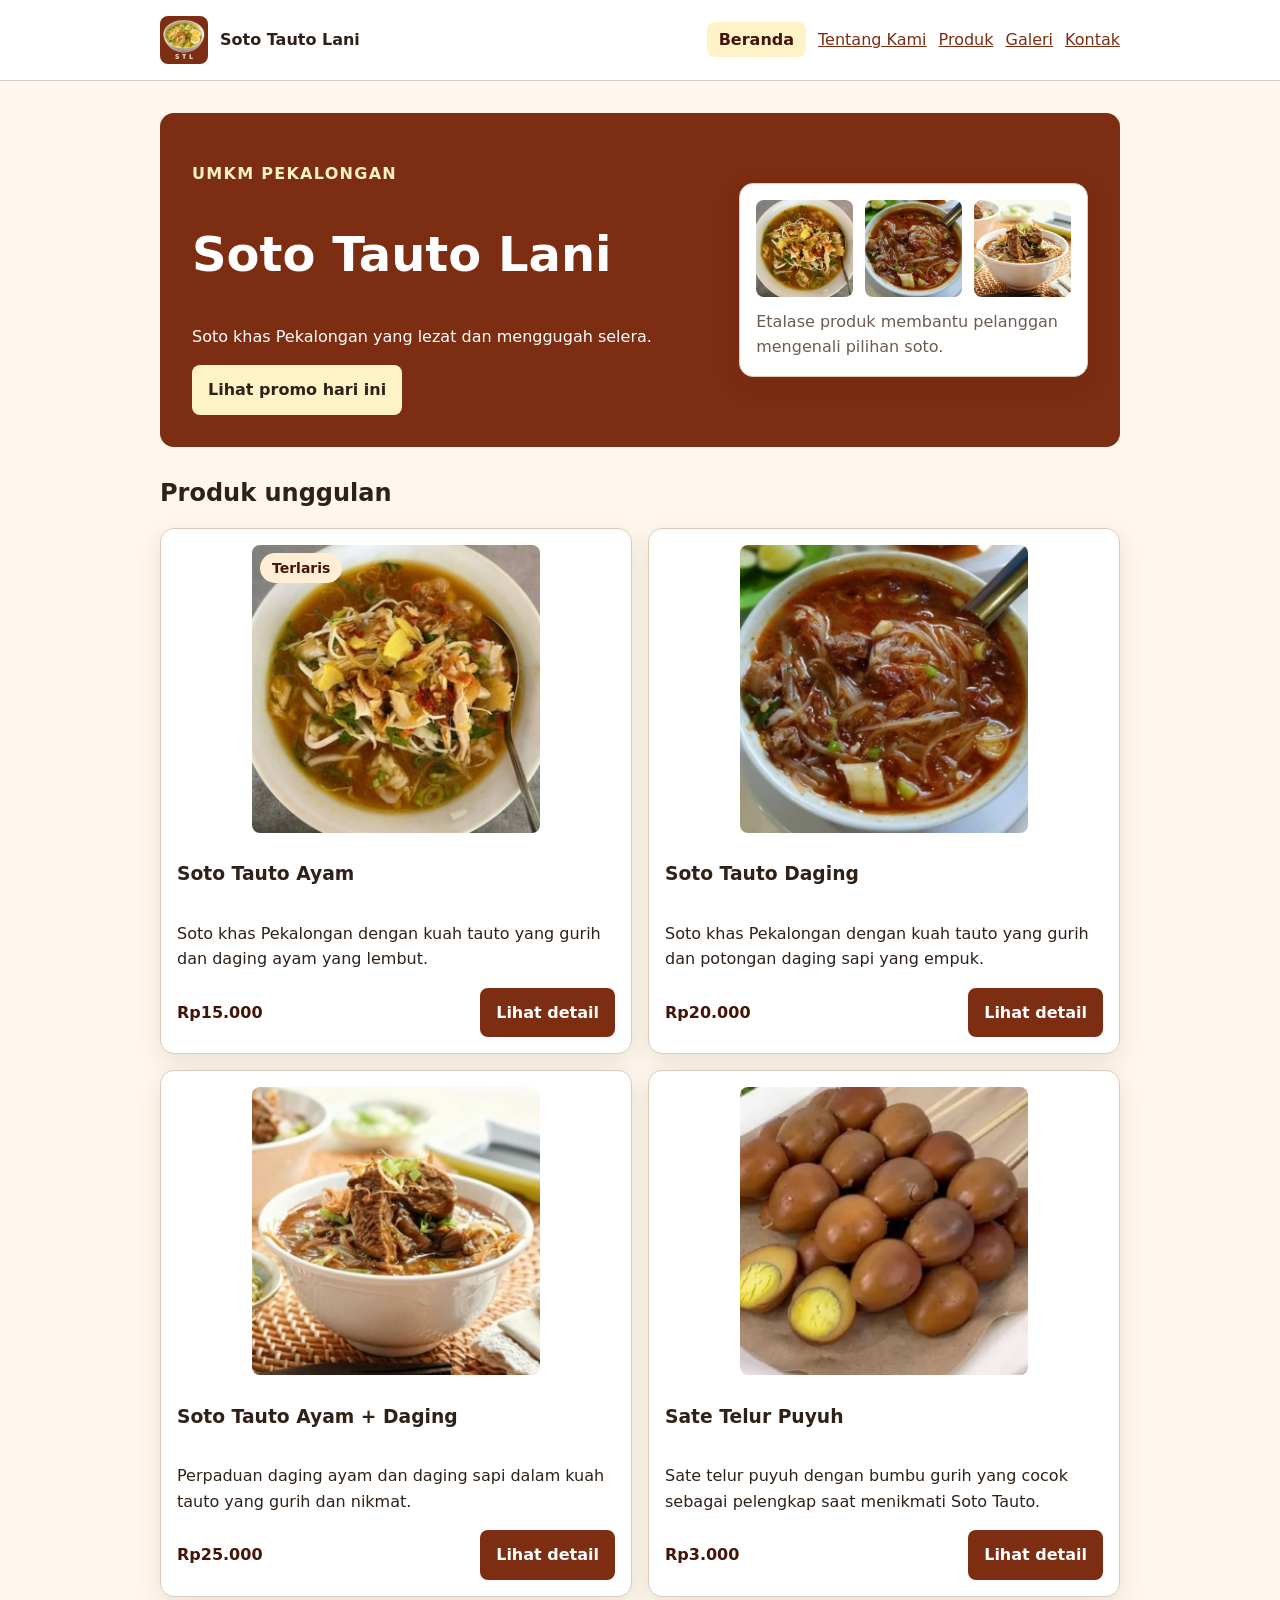
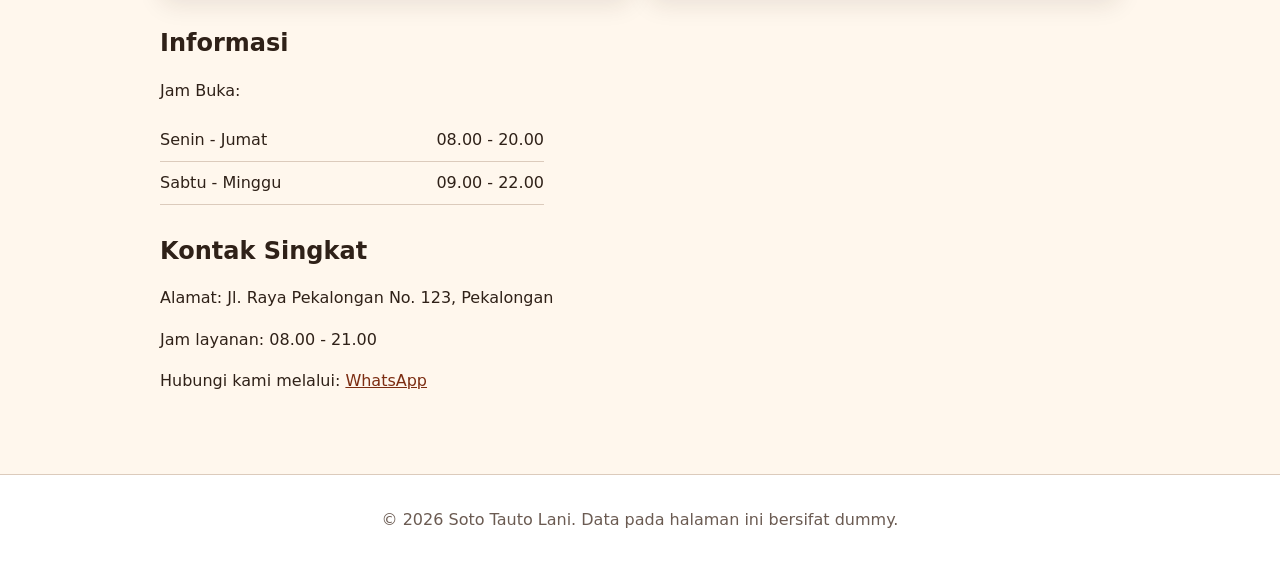
==== commit 99f1af72: "feat: tambahkan data produk dengan javascript" ====
--- a/index.html
+++ b/index.html
@@ -5,13 +5,19 @@
     <meta name="viewport" content="width=device-width, initial-scale=1.0">
     <title>Soto Tauto Lani - Website UMKM</title>
     <link rel="stylesheet" href="css/style.css">
+    <!-- hubungkan app.js -->
+    <script src="js/app.js" defer></script>
 </head>
 <body>
 
     <a class="skip-link" href="#konten">Lewati ke konten pertama</a>
     <header class="site-header">
         <nav class="nav" aria-label="Navigasi utama">
-            <a class="brand" href="index.html">Soto Tauto Lani</a>
+            <a class="brand" href="index.html">
+                <img src="assets/images/logo.jpg" width="40" height="40" alt="Logo Soto Tauto Lani" class="logo">
+                Soto Tauto Lani</a>
+            <input class="nav-toggle" type="checkbox" id="menu-toggle" aria-label="Buka atau tutup menu">
+            <label class="nav-button" for="menu-toggle">☰</label>
             <ul>
                 <li><a aria-current="page" href="index.html">Beranda</a></li>
                 <li><a href="tentang.html">Tentang Kami</a></li>
@@ -33,9 +39,9 @@
             <div class="hero-image">
                 <figure class="media-card">
                     <div class="etalase-hero">
-                        <img src="assets/images/produk-1-ayam.jpg" alt="Etalase Soto Tauto Ayam">
-                        <img src="assets/images/produk-2-daging.jpg" alt="Etalase Soto Tauto Daging">
-                        <img src="assets/images/produk-3-mix.jpg" alt="Etalase Soto Tauto Ayam dan Daging">
+                        <img src="assets/images/produk-1-ayam.jpg" width="300" height="300" alt="Etalase Soto Tauto Ayam">
+                        <img src="assets/images/produk-2-daging.jpg" width="300" height="300" alt="Etalase Soto Tauto Daging">
+                        <img src="assets/images/produk-3-mix.jpg" width="300" height="300" alt="Etalase Soto Tauto Ayam dan Daging">
                     </div>
                     <figcaption>Etalase produk membantu pelanggan mengenali pilihan soto.</figcaption>
                 </figure>
@@ -49,7 +55,7 @@
             <div class="product-list">
                 <article class="product-card">
                     <figure class="unggulan-card">
-                        <img class="produk-unggulan" src="assets/images/produk-1-ayam.jpg" alt="Soto Tauto Ayam khas Pekalongan">
+                        <img class="produk-unggulan" src="assets/images/produk-1-ayam.jpg" width="300" height="300" loading="lazy" alt="Soto Tauto Ayam khas Pekalongan">
                         <span class="photo-badge">Terlaris</span>
                     </figure>
                     <h3>Soto Tauto Ayam</h3>
@@ -61,7 +67,7 @@
                 </article>
                 <article class="product-card">
                     <figure class="unggulan-card">
-                        <img class="produk-unggulan" src="assets/images/produk-2-daging.jpg" alt="Soto Tauto Daging khas Pekalongan">
+                        <img class="produk-unggulan" src="assets/images/produk-2-daging.jpg" width="300" height="300" loading="lazy" alt="Soto Tauto Daging khas Pekalongan">
                     </figure>   
                     <h3>Soto Tauto Daging</h3>
                     <p>Soto khas Pekalongan dengan kuah tauto yang gurih dan potongan daging sapi yang empuk.</p>
@@ -72,7 +78,7 @@
                 </article>
                 <article class="product-card">
                     <figure class="unggulan-card">
-                        <img class="produk-unggulan" src="assets/images/produk-3-mix.jpg" alt="Soto Tauto Ayam dan Daging khas Pekalongan">
+                        <img class="produk-unggulan" src="assets/images/produk-3-mix.jpg" width="300" height="300" loading="lazy" alt="Soto Tauto Ayam dan Daging khas Pekalongan">
                     </figure>
                     <h3>Soto Tauto Ayam + Daging</h3>
                     <p>Perpaduan daging ayam dan daging sapi dalam kuah tauto yang gurih dan nikmat.</p>
@@ -83,7 +89,7 @@
                 </article>
                 <article class="product-card">
                     <figure class="unggulan-card">
-                        <img class="produk-unggulan" src="assets/images/produk-5-telur.jpg" alt="Sate Telur Puyuh">
+                        <img class="produk-unggulan" src="assets/images/produk-5-telur.jpg" width="300" height="300" loading="lazy" alt="Sate Telur Puyuh">
                     </figure>
                     <h3>Sate Telur Puyuh</h3>
                     <p>Sate telur puyuh dengan bumbu gurih yang cocok sebagai pelengkap saat menikmati Soto Tauto.</p>
--- a/css/style.css
+++ b/css/style.css
@@ -201,6 +201,7 @@
 #preview-form {
     padding: var(--space-3);
     white-space: pre-wrap;
+    overflow-wrap: anywhere; /* p07 perbaikan (tugas mandiri) */
     background: var(--color-surface);
     border: 1px solid var(--color-border);
     border-radius: var(--radius-sm);
@@ -243,13 +244,78 @@
 /* P06 Terapkan Flexbox */
 .nav {
     display: flex;
-    gap: var(--space-3);
+    /* flex-direction: column; */
+    flex-wrap: wrap;
+    gap: var(--space-3) var(--space-2);
+    /* align-items: flex-start; */
     align-items: center;
     justify-content: space-between;
 }
-.brand { margin-bottom: 0; }
-.nav ul { display: flex; gap: var(--space-2); flex-wrap: wrap; }
+.brand { 
+    display: inline-flex;
+    gap: var(--space-2);
+    align-items: center;
+    margin-bottom: 0;
+}
+.logo { width: 3rem; height: auto; border-radius: var(--radius-sm); }
+.nav ul { 
+    /* display: flex; */
+    display: none;
+    width: 100%;
+    flex-direction: column;
+    gap: var(--space-2); 
+    flex-wrap: wrap;
+}
 .nav li { margin: 0; }
+
+/* Hamburger menu */
+.nav-toggle { position: absolute; opacity: 0; width: 1px; height: 1px; }
+.nav-button {
+    display: inline-flex;
+    align-items: center;
+    justify-content: center;
+    width: 2.75rem;
+    height: 2.75rem;
+    color: var(--color-primary);
+    font-size: 1.5rem;
+    cursor: pointer;
+    border: 2px solid var(--color-primary);
+    border-radius: var(--radius-sm);
+}
+.nav-toggle:checked + .nav-button { color: var(--color-surface); background: var(--color-primary); }
+.nav-toggle:focus-visible + .nav-button { outline: 3px solid var(--color-focus); outline-offset: 3px; }
+.nav-toggle:checked ~ ul { display: flex; }
+
+.nav-toggle:checked ~ ul { display: flex; }
+
+/* Menu HP tampil sebagai kartu */
+.site-header {
+    position: sticky;
+    top: 0;
+    z-index: 20; }
+.nav-toggle:checked ~ ul {
+    position: absolute;
+    top: 100%;
+    left: var(--space-3);
+    right: var(--space-3);
+    z-index: 10;
+    width: auto;
+    gap: var(--space-1);
+    padding: var(--space-2);
+    margin-top: var(--space-2);
+    background: var(--color-surface);
+    border: 1px solid var(--color-border);
+    border-radius: var(--radius-lg);
+    box-shadow: 0 8px 24px rgba(67, 20, 7, 0.15);
+}
+.nav-toggle:checked ~ ul a {
+    display: block;
+    padding: var(--space-3);
+    font-weight: 600;
+    text-decoration: none;
+    border-radius: var(--radius-md);
+}
+/*  */
 
 .product-card { display: flex; flex-direction: column; }
 .product-badge {
@@ -272,7 +338,7 @@
 /* P06 Terapkan Grid */
 .hero {
     display: grid;
-    grid-template-columns: 1.2fr 0.8fr;
+    grid-template-columns: 1fr;
     gap: var(--space-4);
     align-items: center;
 }
@@ -281,15 +347,17 @@
 .product-grid,
 .gallery-grid {
     display: grid;
-    grid-template-columns: repeat(3, minmax(0, 1fr));
+    grid-template-columns: 1fr;
     gap: var(--space-3);
 }
-.gallery-grid { grid-template-columns: repeat(2, minmax(0, 1fr)); }
+/* .gallery-grid { grid-template-columns: repeat(2, minmax(0, 1fr)); } */
+.gallery-grid { grid-template-columns: 1fr; }
 
 /* P06 Tugas Mandiri - Beranda */
 .product-list {
     display: grid;
-    grid-template-columns: repeat(2, minmax(0, 1fr));
+    /* grid-template-columns: repeat(2, minmax(0, 1fr)); */
+    grid-template-columns: 1fr;
     gap: var(--space-3);
 }
 .product-list .product-card { margin-block: 0; }
@@ -334,6 +402,89 @@
 .page > section + section { margin-top: var(--space-5); }
 
 .product-grid .product-card { margin-block: 0; }
+
+/* P07 Tambahkan overflow tabel */
+.table-scroll { max-width: 100%; overflow-x: auto; }
+.table-scroll:focus-visible { outline: 3px solid var(--color-focus); outline-offset: 3px; }
+.table-scroll table { min-width: 40rem; }
+
+/* P07 Tambahkan breakpoint berbasis konten */
+@media (min-width: 42rem) {
+  /* .nav ul { flex-direction: row; } */
+  .nav-toggle,
+  .nav-button { display: none; }
+  .nav ul { display: flex; flex-direction: row; width: auto; }
+  .gallery-grid { grid-template-columns: repeat(2, minmax(0, 1fr)); }
+}
+
+@media (min-width: 48rem) {
+  .hero { grid-template-columns: 1.2fr 0.8fr; }
+  .product-grid,
+  .product-list { grid-template-columns: repeat(2, minmax(0, 1fr)); }
+}
+
+@media (min-width: 60rem) {
+  .nav { flex-direction: row; align-items: center; justify-content: space-between; }
+  .product-grid { grid-template-columns: repeat(3, minmax(0, 1fr)); }
+}
+
+/* P09 Tambahkan CSS untuk output JavaScript */
+.js-product-grid {
+    display: grid;
+    grid-template-columns: repeat(auto-fit, minmax(14rem, 1fr));
+    gap: var(--space-4);
+}
+
+.js-product-card {
+    padding: var(--space-4);
+    border: 1px solid var(--color-border);
+    border-radius: var(--radius-lg);
+    background: var(--color-surface);
+}
+
+.stock-badge {
+    display: inline-flex;
+    margin-block-start: var(--space-2);
+    padding: 0.25rem 0.6rem;
+    border-radius: 999px;
+    font-size: 0.85rem;
+    font-weight: 700;
+    background: #dcfce7;
+    color: #166534;
+}
+
+.stock-badge.warning {
+    background: #fef3c7;
+    color: #92400e;
+}
+
+.stock-badge.empty {
+    background: #fee2e2;
+    color: #991b1b;
+}
+
+/* Tugas mandiri P09 */
+.product-feature {
+    float: right;
+    padding: 6px 12px;
+    border-radius: 20px;
+    background-color: #e0f2fe;
+    color: #075985;
+    font-size: 0.85rem;
+    font-weight: 600;
+}
+
+/* Challenge P09 */
+.discount-badge {
+    display: inline-block;
+    padding: 4px 9px;
+    margin-right: 6px;
+    border-radius: 20px;
+    background-color: #fee2e2;
+    color: #dc2626;
+    font-size: 0.75rem;
+    font-weight: 700;
+}
 
 /* bagian ini dihapus */
 
